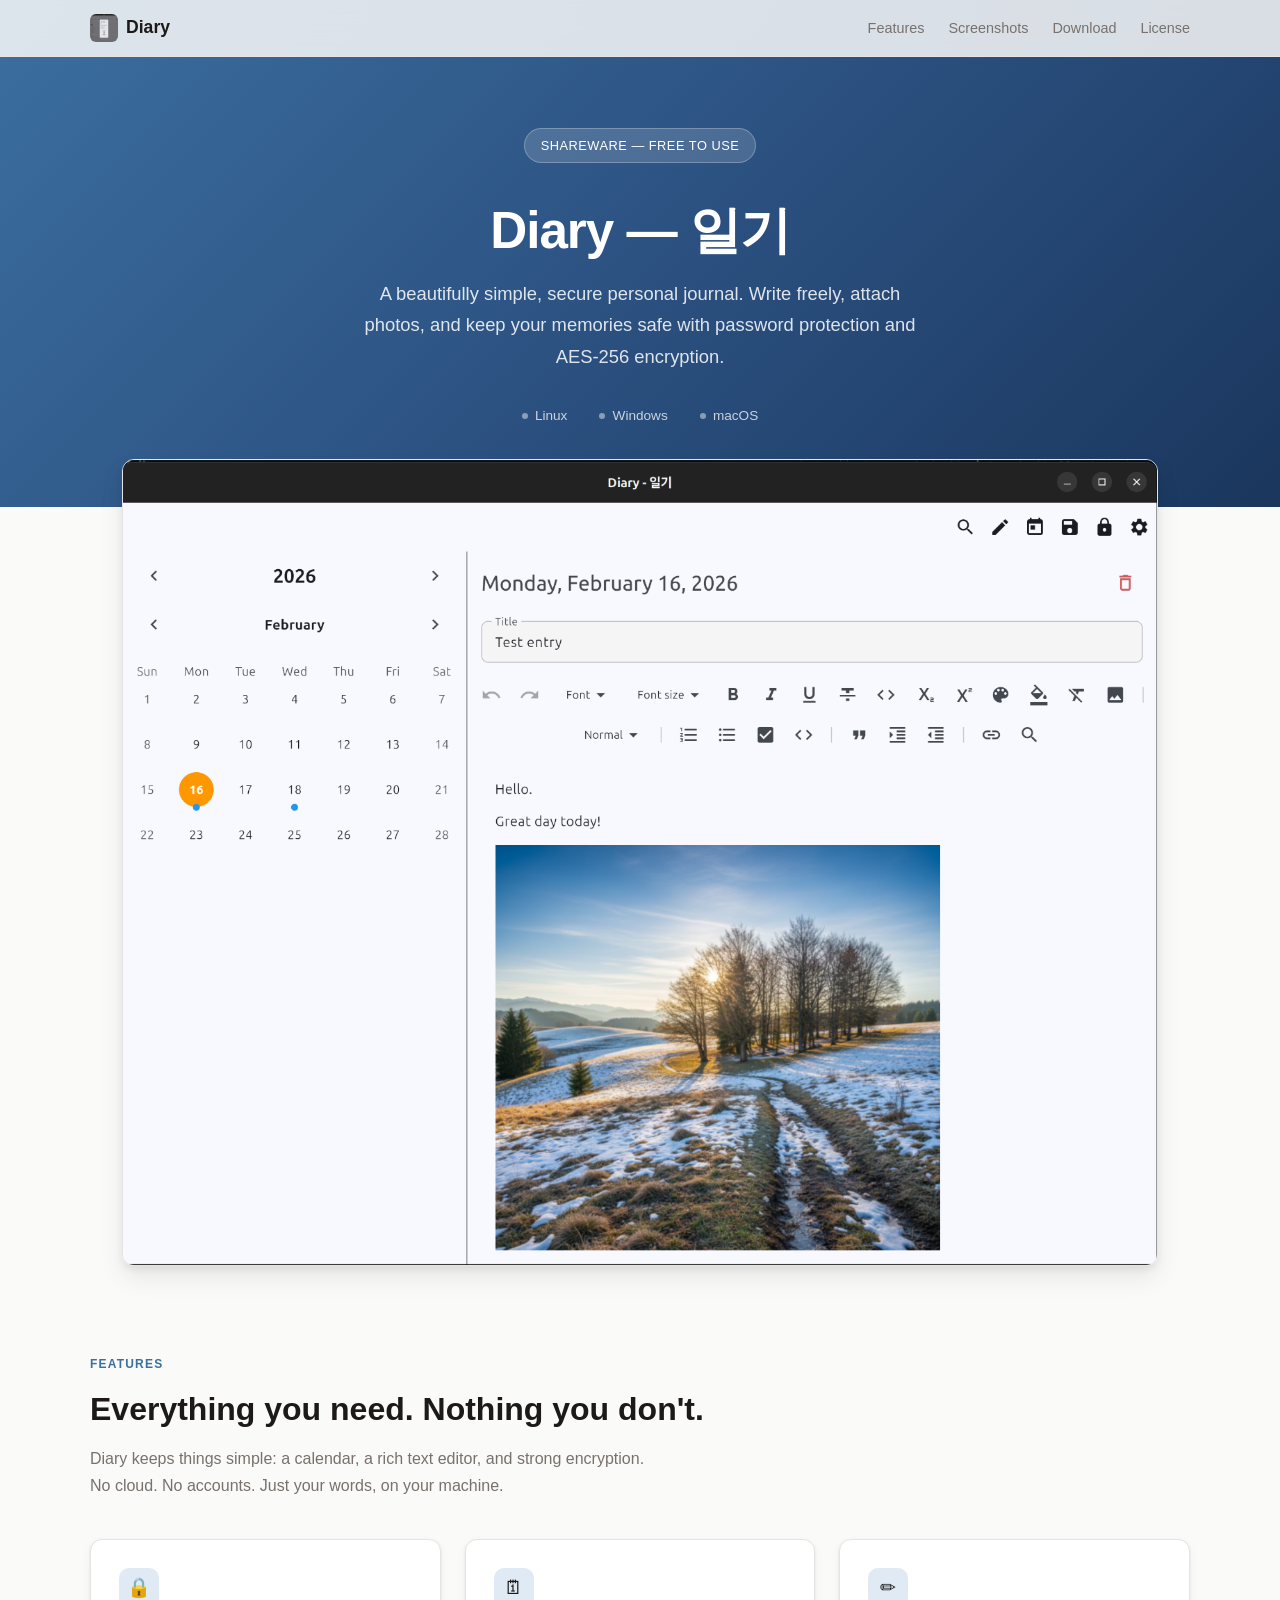
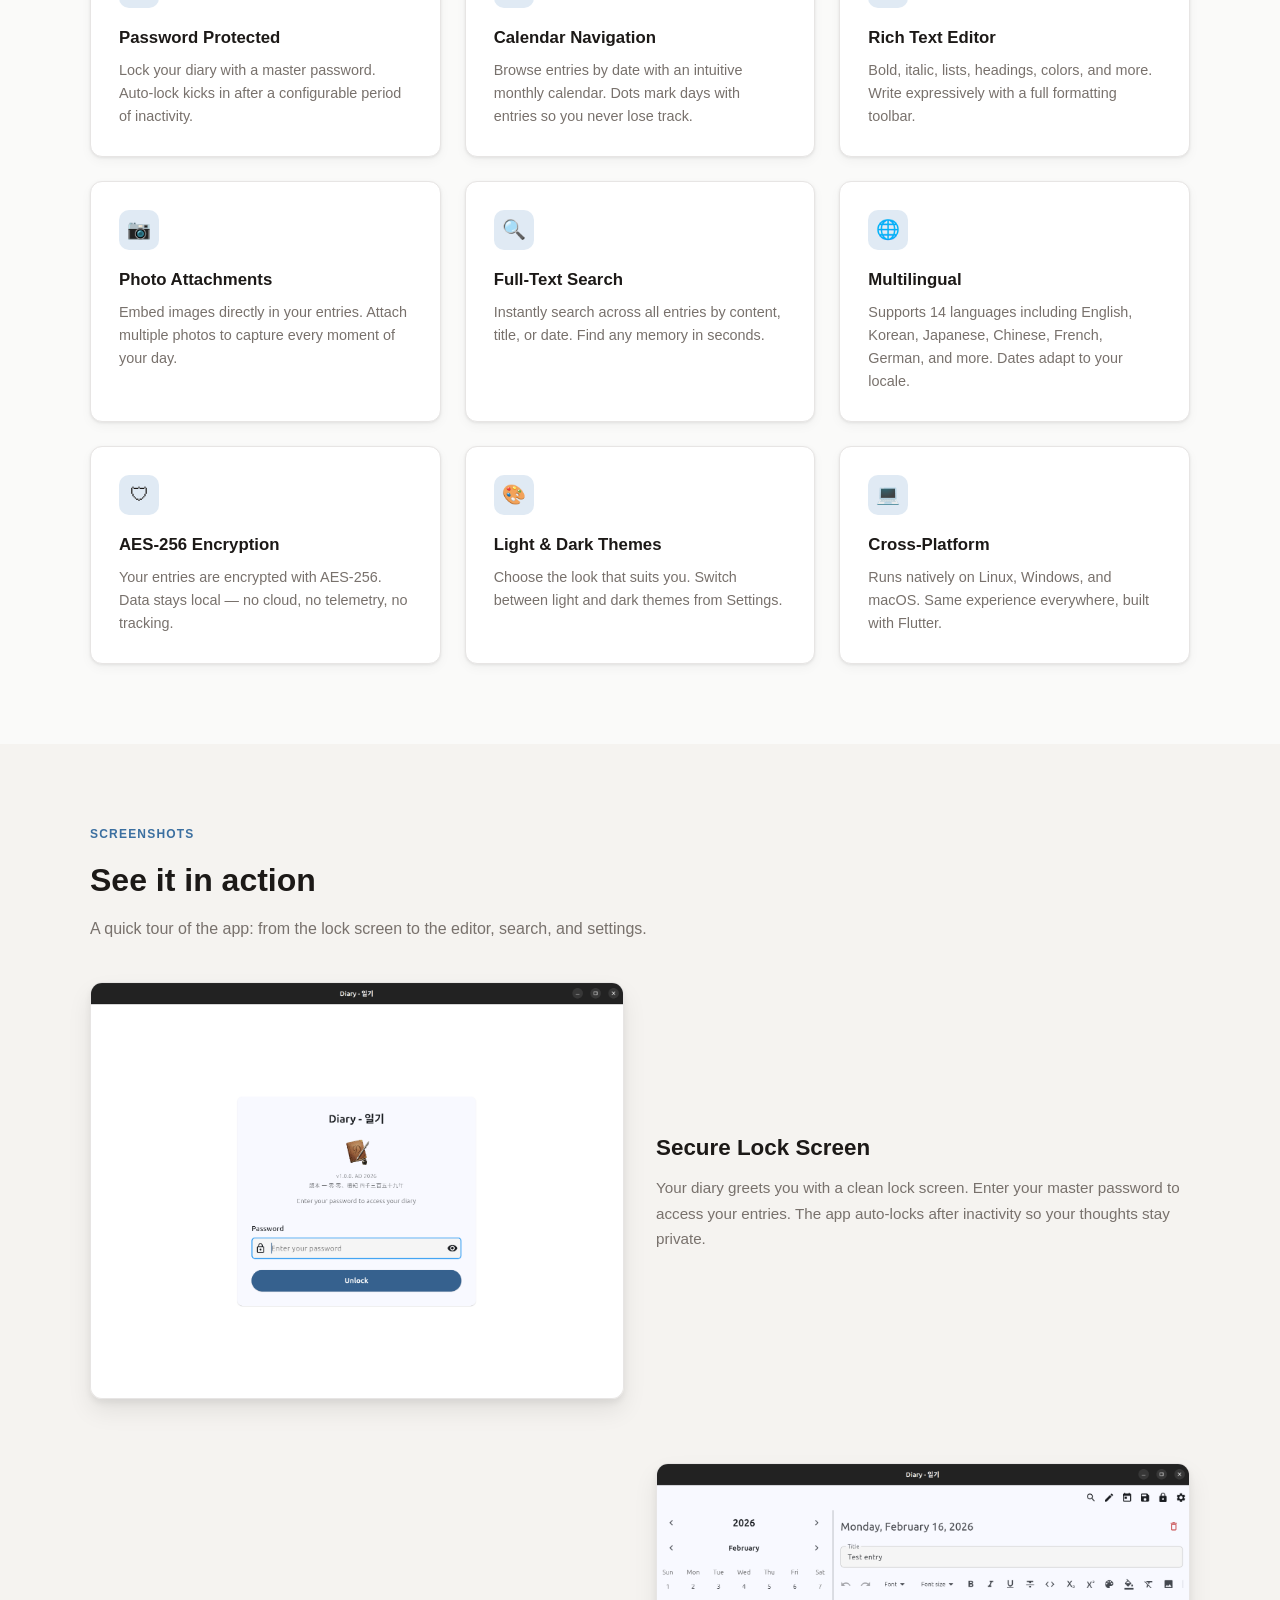
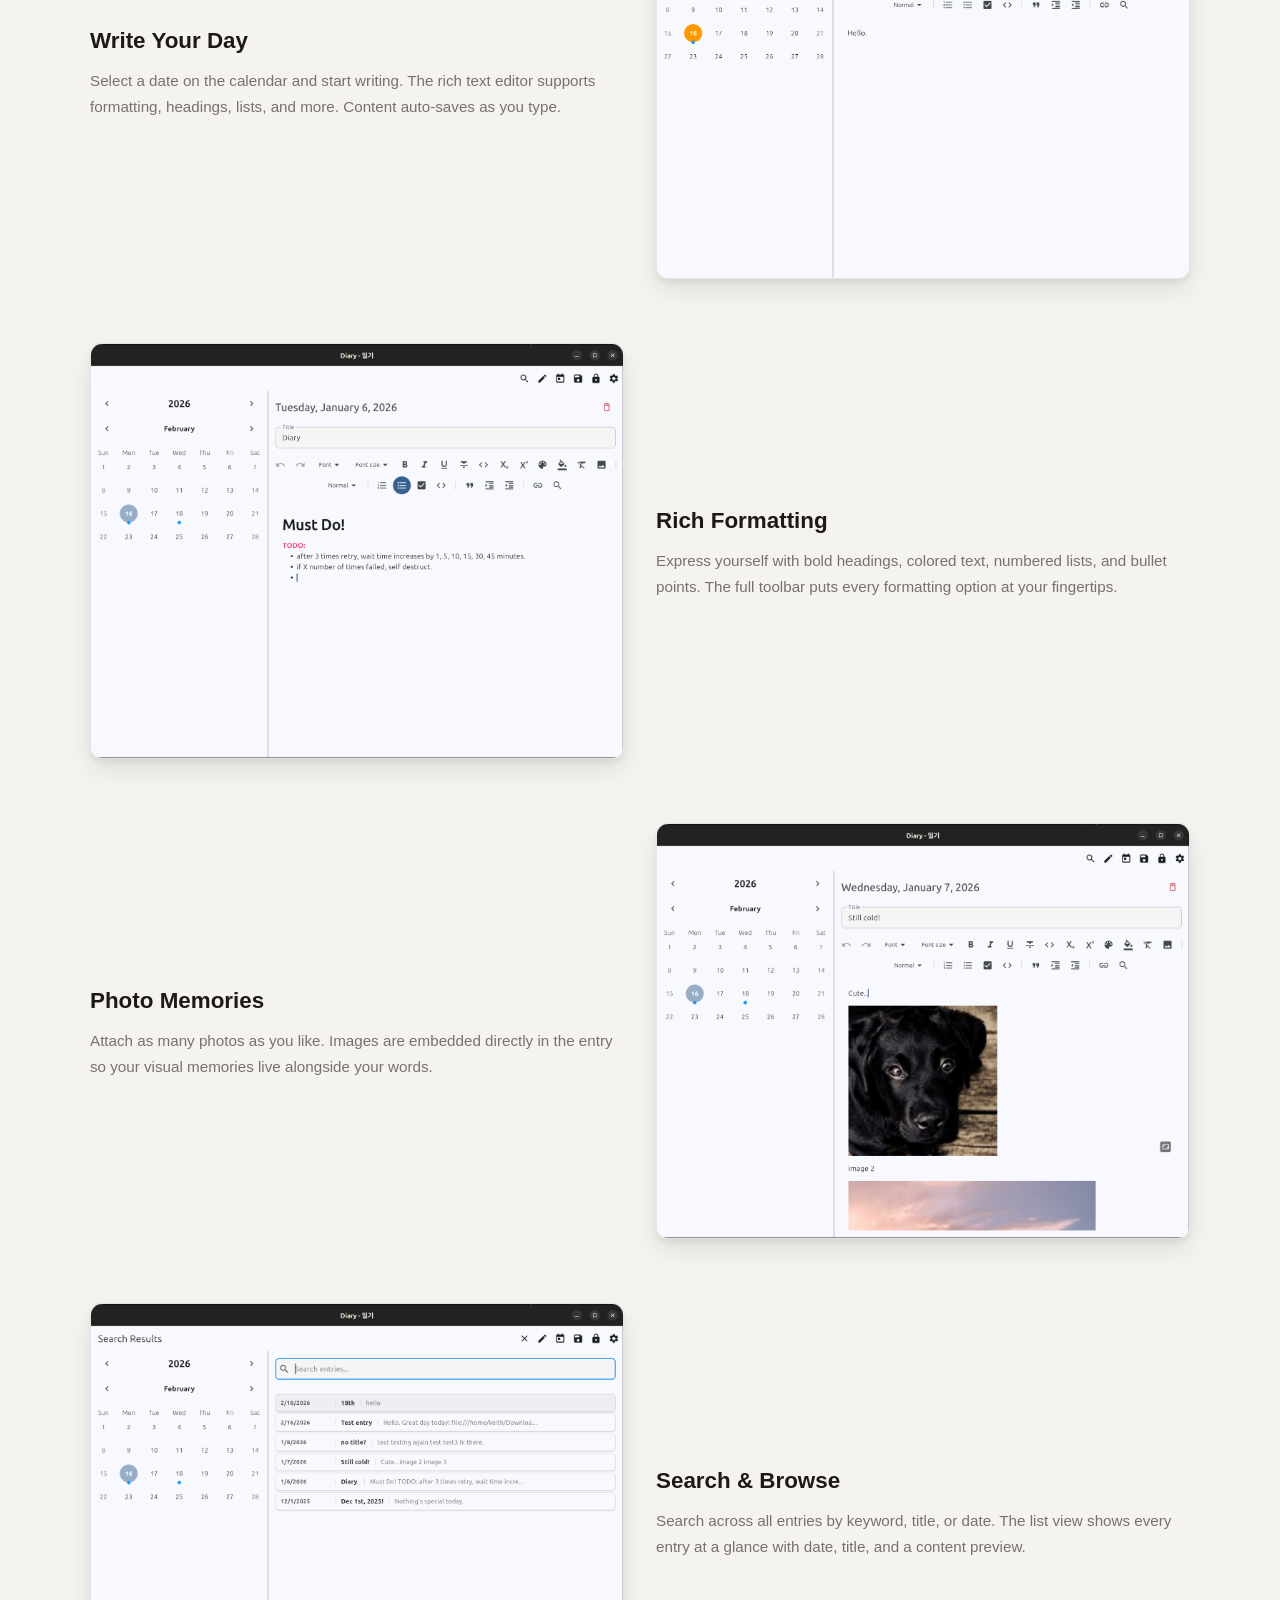
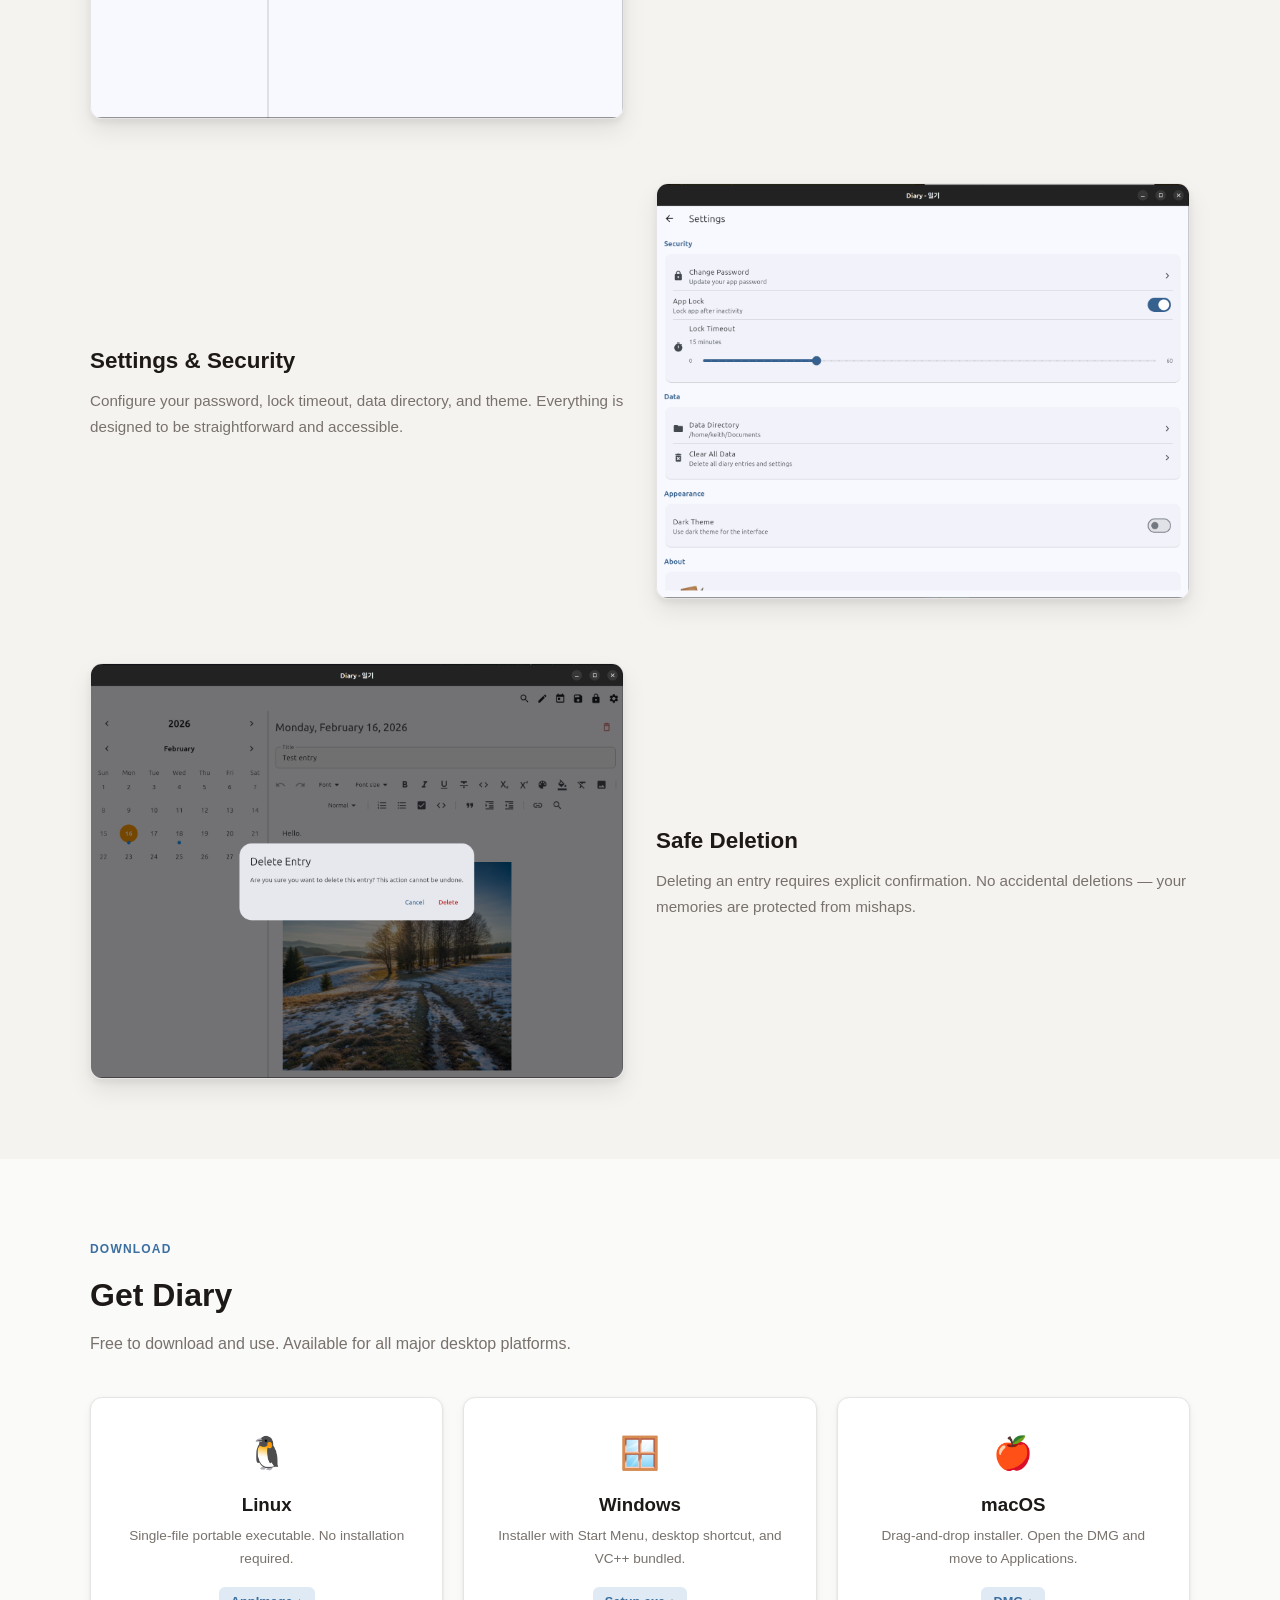
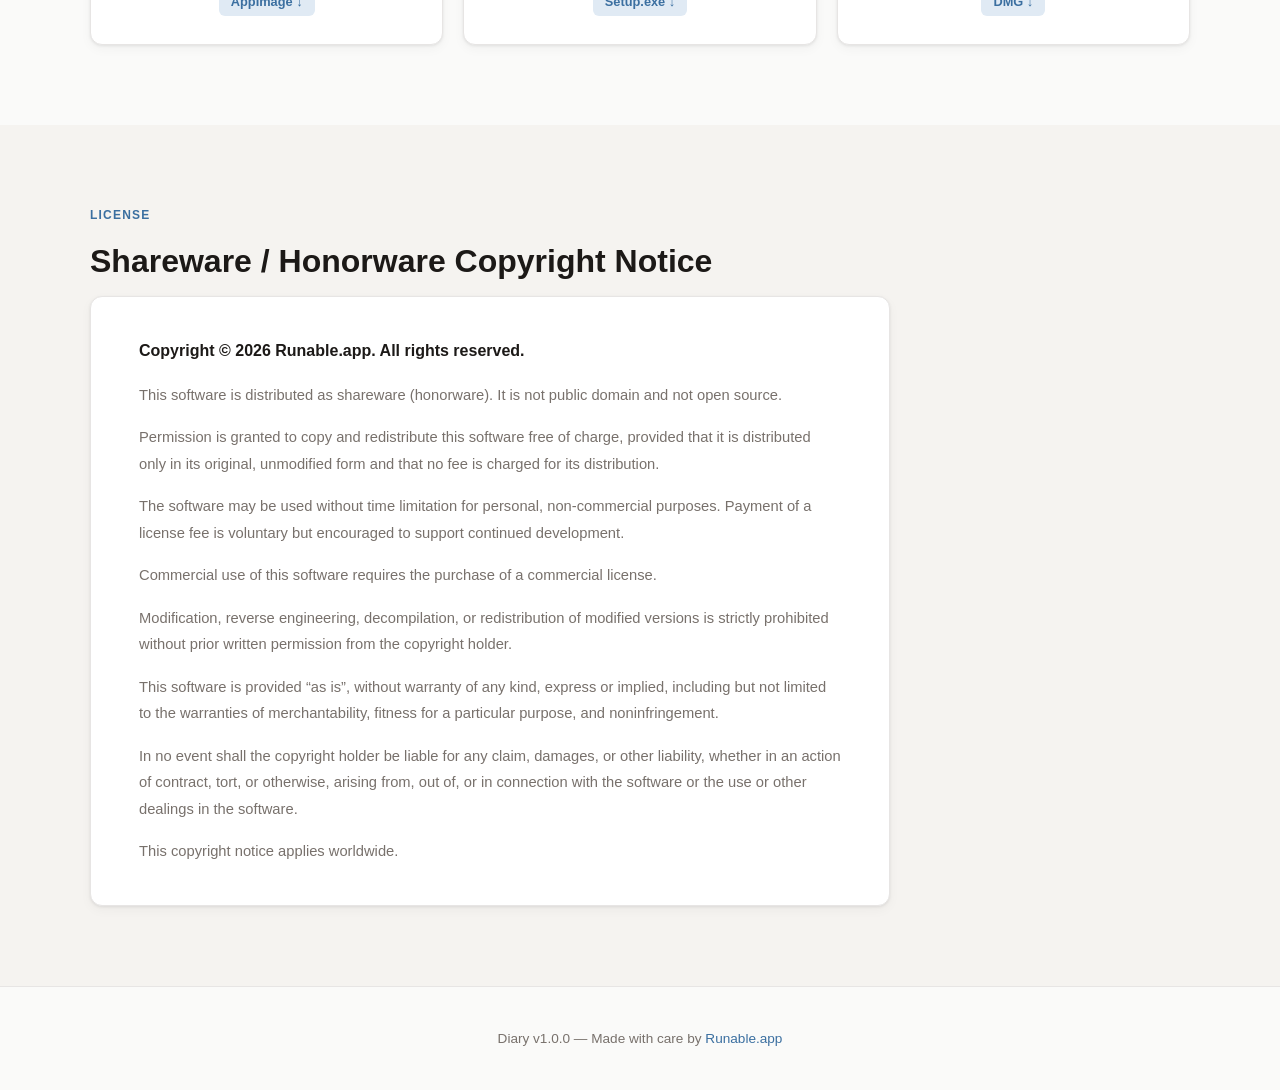
==== docs/index.html @ cc473cae "Init" ====
<!DOCTYPE html>
<html lang="en">
<head>
  <meta charset="UTF-8">
  <meta name="viewport" content="width=device-width, initial-scale=1.0">
  <title>Diary - Your Personal Secure Journal</title>
  <style>
    :root {
      --bg: #fafaf9;
      --fg: #1c1917;
      --muted: #78716c;
      --accent: #3b6fa0;
      --accent-light: #e0eaf4;
      --card-bg: #ffffff;
      --card-border: #e7e5e4;
      --hero-bg: linear-gradient(135deg, #3b6fa0 0%, #2c5282 50%, #1a365d 100%);
      --section-alt: #f5f3f0;
      --radius: 12px;
      --shadow: 0 1px 3px rgba(0,0,0,0.08), 0 4px 12px rgba(0,0,0,0.04);
      --shadow-lg: 0 4px 6px rgba(0,0,0,0.06), 0 12px 24px rgba(0,0,0,0.08);
    }

    * { margin: 0; padding: 0; box-sizing: border-box; }

    body {
      font-family: -apple-system, BlinkMacSystemFont, 'Segoe UI', Roboto, 'Noto Sans', sans-serif;
      color: var(--fg);
      background: var(--bg);
      line-height: 1.7;
      -webkit-font-smoothing: antialiased;
    }

    /* ---- NAV ---- */
    nav {
      position: fixed; top: 0; width: 100%; z-index: 100;
      background: rgba(250,250,249,0.85);
      backdrop-filter: blur(12px);
      border-bottom: 1px solid var(--card-border);
      padding: 0 2rem;
    }
    nav .inner {
      max-width: 1100px; margin: auto;
      display: flex; align-items: center; justify-content: space-between;
      height: 56px;
    }
    nav .brand {
      display: flex; align-items: center; gap: .5rem;
      font-weight: 700; font-size: 1.1rem; color: var(--fg);
      text-decoration: none;
    }
    nav .brand img { width: 28px; height: 28px; border-radius: 6px; }
    nav ul { list-style: none; display: flex; gap: 1.5rem; }
    nav a { color: var(--muted); text-decoration: none; font-size: .9rem; transition: color .2s; }
    nav a:hover { color: var(--fg); }

    /* ---- HERO ---- */
    .hero {
      background: var(--hero-bg);
      color: #fff;
      padding: 8rem 2rem 5rem;
      text-align: center;
    }
    .hero h1 {
      font-size: 3.2rem; font-weight: 800; letter-spacing: -.02em;
      margin-bottom: .25rem;
    }
    .hero .subtitle {
      font-size: 1.15rem; opacity: .85; margin-bottom: 2rem;
      max-width: 560px; margin-left: auto; margin-right: auto;
    }
    .hero .badge {
      display: inline-block;
      background: rgba(255,255,255,0.15);
      border: 1px solid rgba(255,255,255,0.25);
      border-radius: 999px;
      padding: .35rem 1rem;
      font-size: .8rem;
      letter-spacing: .04em;
      text-transform: uppercase;
      margin-bottom: 1.5rem;
    }
    .hero .platforms {
      display: flex; justify-content: center; gap: 2rem;
      font-size: .85rem; opacity: .75; margin-top: 1.5rem;
    }
    .hero .platforms span::before {
      content: ''; display: inline-block; width: 6px; height: 6px;
      background: rgba(255,255,255,.6); border-radius: 50%;
      margin-right: .45rem; vertical-align: middle;
    }

    /* ---- SCREENSHOT SHOWCASE ---- */
    .showcase {
      max-width: 1100px; margin: -3rem auto 0; padding: 0 2rem;
      position: relative; z-index: 10;
    }
    .showcase img {
      width: 100%;
      border-radius: var(--radius);
      box-shadow: var(--shadow-lg);
      border: 1px solid var(--card-border);
    }

    /* ---- SECTIONS ---- */
    section { padding: 5rem 2rem; }
    section.alt { background: var(--section-alt); }
    .container { max-width: 1100px; margin: auto; }
    .section-label {
      font-size: .75rem; text-transform: uppercase; letter-spacing: .1em;
      color: var(--accent); font-weight: 700; margin-bottom: .5rem;
    }
    .section-title {
      font-size: 2rem; font-weight: 700; margin-bottom: .5rem;
    }
    .section-desc {
      color: var(--muted); max-width: 560px; margin-bottom: 2.5rem;
    }

    /* ---- FEATURES GRID ---- */
    .features-grid {
      display: grid; grid-template-columns: repeat(auto-fit, minmax(300px, 1fr));
      gap: 1.5rem;
    }
    .feature-card {
      background: var(--card-bg);
      border: 1px solid var(--card-border);
      border-radius: var(--radius);
      padding: 1.75rem;
      box-shadow: var(--shadow);
      transition: box-shadow .2s, transform .2s;
    }
    .feature-card:hover {
      box-shadow: var(--shadow-lg);
      transform: translateY(-2px);
    }
    .feature-card .icon {
      width: 40px; height: 40px;
      background: var(--accent-light);
      border-radius: 10px;
      display: flex; align-items: center; justify-content: center;
      font-size: 1.2rem; margin-bottom: 1rem;
    }
    .feature-card h3 { font-size: 1.05rem; margin-bottom: .4rem; }
    .feature-card p { color: var(--muted); font-size: .9rem; line-height: 1.6; }

    /* ---- SCREENSHOT ROWS ---- */
    .screenshot-row {
      display: grid; grid-template-columns: 1fr 1fr;
      gap: 2rem; align-items: center; margin-bottom: 4rem;
    }
    .screenshot-row:last-child { margin-bottom: 0; }
    .screenshot-row.reverse { direction: rtl; }
    .screenshot-row.reverse > * { direction: ltr; }
    .screenshot-row img {
      width: 100%;
      border-radius: var(--radius);
      box-shadow: var(--shadow-lg);
      border: 1px solid var(--card-border);
    }
    .screenshot-row .text h3 {
      font-size: 1.4rem; font-weight: 700; margin-bottom: .5rem;
    }
    .screenshot-row .text p {
      color: var(--muted); font-size: .95rem; line-height: 1.7;
    }

    /* ---- DOWNLOADS ---- */
    .download-grid {
      display: grid; grid-template-columns: repeat(auto-fit, minmax(220px, 1fr));
      gap: 1.25rem;
    }
    a.download-card {
      display: block; text-decoration: none; color: var(--fg);
    }
    .download-card {
      background: var(--card-bg);
      border: 1px solid var(--card-border);
      border-radius: var(--radius);
      padding: 1.75rem;
      text-align: center;
      box-shadow: var(--shadow);
      transition: box-shadow .2s, transform .2s;
    }
    .download-card:hover {
      box-shadow: var(--shadow-lg); transform: translateY(-2px);
    }
    .download-card .os { font-size: 2rem; margin-bottom: .5rem; }
    .download-card h3 { margin-bottom: .25rem; }
    .download-card p { color: var(--muted); font-size: .85rem; margin-bottom: 1rem; }
    .download-card .format {
      display: inline-block;
      background: var(--accent-light); color: var(--accent);
      padding: .25rem .75rem; border-radius: 6px;
      font-size: .8rem; font-weight: 600;
    }

    /* ---- SHAREWARE NOTICE ---- */
    .license-box {
      background: var(--card-bg);
      border: 1px solid var(--card-border);
      border-radius: var(--radius);
      padding: 2.5rem 3rem;
      max-width: 800px;
      box-shadow: var(--shadow);
    }
    .license-box p {
      color: var(--muted); font-size: .92rem; line-height: 1.8;
      margin-bottom: 1rem;
    }
    .license-box p:first-child {
      color: var(--fg); font-weight: 600; font-size: 1rem;
    }
    .license-box p:last-child { margin-bottom: 0; }

    /* ---- FOOTER ---- */
    footer {
      text-align: center;
      padding: 2.5rem 2rem;
      border-top: 1px solid var(--card-border);
      color: var(--muted);
      font-size: .85rem;
    }
    footer a { color: var(--accent); text-decoration: none; }

    /* ---- RESPONSIVE ---- */
    @media (max-width: 768px) {
      .hero h1 { font-size: 2.2rem; }
      .screenshot-row { grid-template-columns: 1fr; }
      .screenshot-row.reverse { direction: ltr; }
      nav ul { display: none; }
    }
  </style>
</head>
<body>

<!-- Nav -->
<nav>
  <div class="inner">
    <a href="#" class="brand">
      <img src="i/about.png" alt="Diary icon">
      Diary
    </a>
    <ul>
      <li><a href="#features">Features</a></li>
      <li><a href="#screenshots">Screenshots</a></li>
      <li><a href="#download">Download</a></li>
      <li><a href="#license">License</a></li>
    </ul>
  </div>
</nav>

<!-- Hero -->
<section class="hero">
  <div class="badge">Shareware &mdash; Free to Use</div>
  <h1>Diary &mdash; &#xC77C;&#xAE30;</h1>
  <p class="subtitle">
    A beautifully simple, secure personal journal. Write freely, attach photos,
    and keep your memories safe with password protection and AES-256 encryption.
  </p>
  <div class="platforms">
    <span>Linux</span>
    <span>Windows</span>
    <span>macOS</span>
  </div>
</section>

<!-- Main Screenshot -->
<div class="showcase">
  <img src="i/entry_with_photo.png" alt="Diary app showing a journal entry with an embedded photo">
</div>

<!-- Features -->
<section id="features">
  <div class="container">
    <p class="section-label">Features</p>
    <h2 class="section-title">Everything you need. Nothing you don't.</h2>
    <p class="section-desc">
      Diary keeps things simple: a calendar, a rich text editor, and strong encryption.
      No cloud. No accounts. Just your words, on your machine.
    </p>
    <div class="features-grid">
      <div class="feature-card">
        <div class="icon">&#x1F512;</div>
        <h3>Password Protected</h3>
        <p>Lock your diary with a master password. Auto-lock kicks in after a configurable period of inactivity.</p>
      </div>
      <div class="feature-card">
        <div class="icon">&#x1F5D3;</div>
        <h3>Calendar Navigation</h3>
        <p>Browse entries by date with an intuitive monthly calendar. Dots mark days with entries so you never lose track.</p>
      </div>
      <div class="feature-card">
        <div class="icon">&#x270F;</div>
        <h3>Rich Text Editor</h3>
        <p>Bold, italic, lists, headings, colors, and more. Write expressively with a full formatting toolbar.</p>
      </div>
      <div class="feature-card">
        <div class="icon">&#x1F4F7;</div>
        <h3>Photo Attachments</h3>
        <p>Embed images directly in your entries. Attach multiple photos to capture every moment of your day.</p>
      </div>
      <div class="feature-card">
        <div class="icon">&#x1F50D;</div>
        <h3>Full-Text Search</h3>
        <p>Instantly search across all entries by content, title, or date. Find any memory in seconds.</p>
      </div>
      <div class="feature-card">
        <div class="icon">&#x1F310;</div>
        <h3>Multilingual</h3>
        <p>Supports 14 languages including English, Korean, Japanese, Chinese, French, German, and more. Dates adapt to your locale.</p>
      </div>
      <div class="feature-card">
        <div class="icon">&#x1F6E1;</div>
        <h3>AES-256 Encryption</h3>
        <p>Your entries are encrypted with AES-256. Data stays local &mdash; no cloud, no telemetry, no tracking.</p>
      </div>
      <div class="feature-card">
        <div class="icon">&#x1F3A8;</div>
        <h3>Light &amp; Dark Themes</h3>
        <p>Choose the look that suits you. Switch between light and dark themes from Settings.</p>
      </div>
      <div class="feature-card">
        <div class="icon">&#x1F4BB;</div>
        <h3>Cross-Platform</h3>
        <p>Runs natively on Linux, Windows, and macOS. Same experience everywhere, built with Flutter.</p>
      </div>
    </div>
  </div>
</section>

<!-- Screenshots -->
<section id="screenshots" class="alt">
  <div class="container">
    <p class="section-label">Screenshots</p>
    <h2 class="section-title">See it in action</h2>
    <p class="section-desc">
      A quick tour of the app: from the lock screen to the editor, search, and settings.
    </p>

    <div class="screenshot-row">
      <img src="i/main-lock-screen.png" alt="Lock screen with password entry">
      <div class="text">
        <h3>Secure Lock Screen</h3>
        <p>
          Your diary greets you with a clean lock screen. Enter your master password to access your entries.
          The app auto-locks after inactivity so your thoughts stay private.
        </p>
      </div>
    </div>

    <div class="screenshot-row reverse">
      <img src="i/entry.png" alt="Editor with calendar and rich text toolbar">
      <div class="text">
        <h3>Write Your Day</h3>
        <p>
          Select a date on the calendar and start writing. The rich text editor supports formatting,
          headings, lists, and more. Content auto-saves as you type.
        </p>
      </div>
    </div>

    <div class="screenshot-row">
      <img src="i/entry_font_and_list.png" alt="Formatted text with headings, colors, and bullet lists">
      <div class="text">
        <h3>Rich Formatting</h3>
        <p>
          Express yourself with bold headings, colored text, numbered lists, and bullet points.
          The full toolbar puts every formatting option at your fingertips.
        </p>
      </div>
    </div>

    <div class="screenshot-row reverse">
      <img src="i/multiple_photos.png" alt="Entry with multiple embedded photos">
      <div class="text">
        <h3>Photo Memories</h3>
        <p>
          Attach as many photos as you like. Images are embedded directly in the entry
          so your visual memories live alongside your words.
        </p>
      </div>
    </div>

    <div class="screenshot-row">
      <img src="i/list_search.png" alt="Search results showing all diary entries">
      <div class="text">
        <h3>Search &amp; Browse</h3>
        <p>
          Search across all entries by keyword, title, or date. The list view shows every entry
          at a glance with date, title, and a content preview.
        </p>
      </div>
    </div>

    <div class="screenshot-row reverse">
      <img src="i/settings.png" alt="Settings screen with security, data, and appearance options">
      <div class="text">
        <h3>Settings &amp; Security</h3>
        <p>
          Configure your password, lock timeout, data directory, and theme.
          Everything is designed to be straightforward and accessible.
        </p>
      </div>
    </div>

    <div class="screenshot-row">
      <img src="i/delete_entry.png" alt="Delete confirmation dialog">
      <div class="text">
        <h3>Safe Deletion</h3>
        <p>
          Deleting an entry requires explicit confirmation. No accidental deletions &mdash;
          your memories are protected from mishaps.
        </p>
      </div>
    </div>
  </div>
</section>

<!-- Download -->
<section id="download">
  <div class="container">
    <p class="section-label">Download</p>
    <h2 class="section-title">Get Diary</h2>
    <p class="section-desc">
      Free to download and use. Available for all major desktop platforms.
    </p>
    <div class="download-grid">
      <a href="files/diary-1.0.0-x86_64.AppImage" class="download-card" download>
        <div class="os">&#x1F427;</div>
        <h3>Linux</h3>
        <p>Single-file portable executable. No installation required.</p>
        <span class="format">AppImage &darr;</span>
      </a>
      <a href="files/diary-windows-x64-setup.exe" class="download-card" download>
        <div class="os">&#x1FA9F;</div>
        <h3>Windows</h3>
        <p>Installer with Start Menu, desktop shortcut, and VC++ bundled.</p>
        <span class="format">Setup.exe &darr;</span>
      </a>
      <a href="files/diary-macos.dmg" class="download-card" download>
        <div class="os">&#x1F34E;</div>
        <h3>macOS</h3>
        <p>Drag-and-drop installer. Open the DMG and move to Applications.</p>
        <span class="format">DMG &darr;</span>
      </a>
    </div>
  </div>
</section>

<!-- License / Shareware -->
<section id="license" class="alt">
  <div class="container">
    <p class="section-label">License</p>
    <h2 class="section-title">Shareware / Honorware Copyright Notice</h2>
    <div class="license-box">
      <p>Copyright &copy; 2026 Runable.app. All rights reserved.</p>
      <p>This software is distributed as shareware (honorware). It is not public domain and not open source.</p>
      <p>Permission is granted to copy and redistribute this software free of charge, provided that it is distributed only in its original, unmodified form and that no fee is charged for its distribution.</p>
      <p>The software may be used without time limitation for personal, non-commercial purposes. Payment of a license fee is voluntary but encouraged to support continued development.</p>
      <p>Commercial use of this software requires the purchase of a commercial license.</p>
      <p>Modification, reverse engineering, decompilation, or redistribution of modified versions is strictly prohibited without prior written permission from the copyright holder.</p>
      <p>This software is provided &ldquo;as is&rdquo;, without warranty of any kind, express or implied, including but not limited to the warranties of merchantability, fitness for a particular purpose, and noninfringement.</p>
      <p>In no event shall the copyright holder be liable for any claim, damages, or other liability, whether in an action of contract, tort, or otherwise, arising from, out of, or in connection with the software or the use or other dealings in the software.</p>
      <p>This copyright notice applies worldwide.</p>
    </div>
  </div>
</section>

<!-- Footer -->
<footer>
  <p>
    Diary v1.0.0 &mdash; Made with care by <a href="https://runable.app">Runable.app</a>
  </p>
</footer>

</body>
</html>
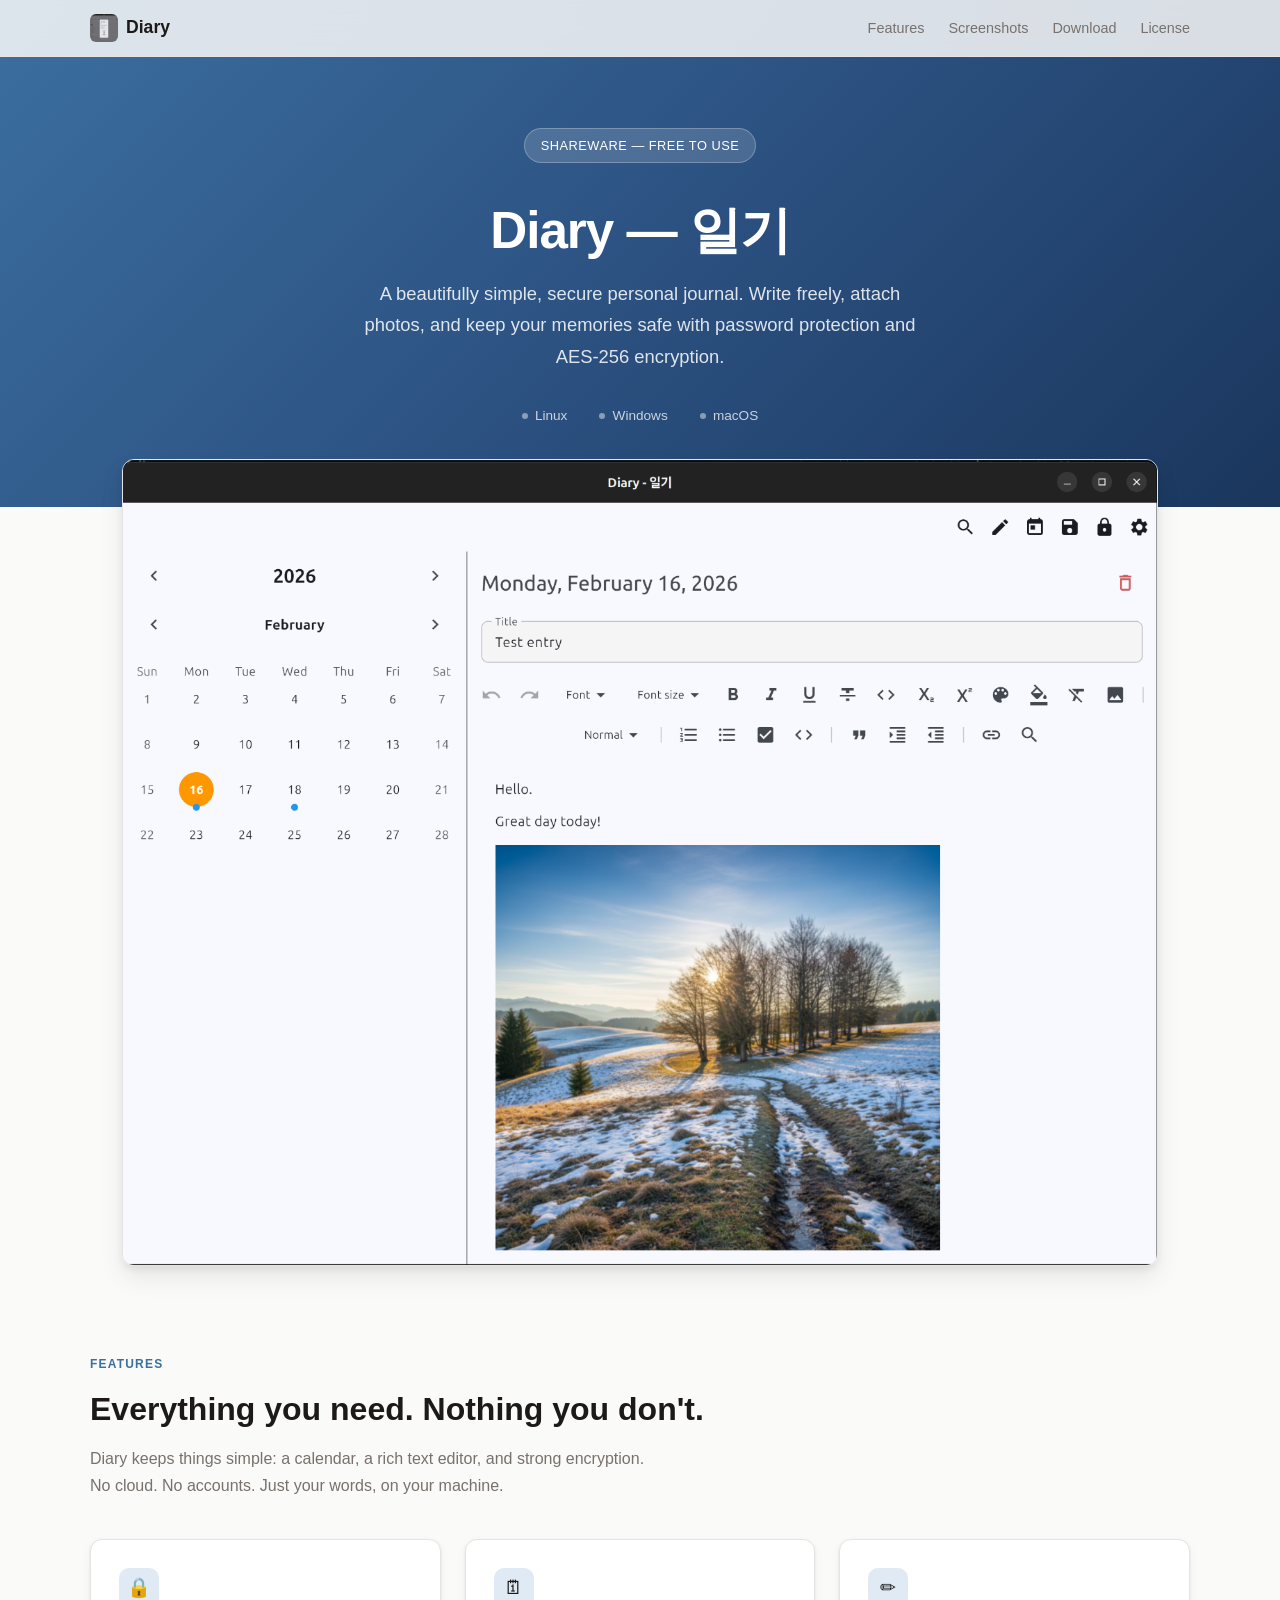
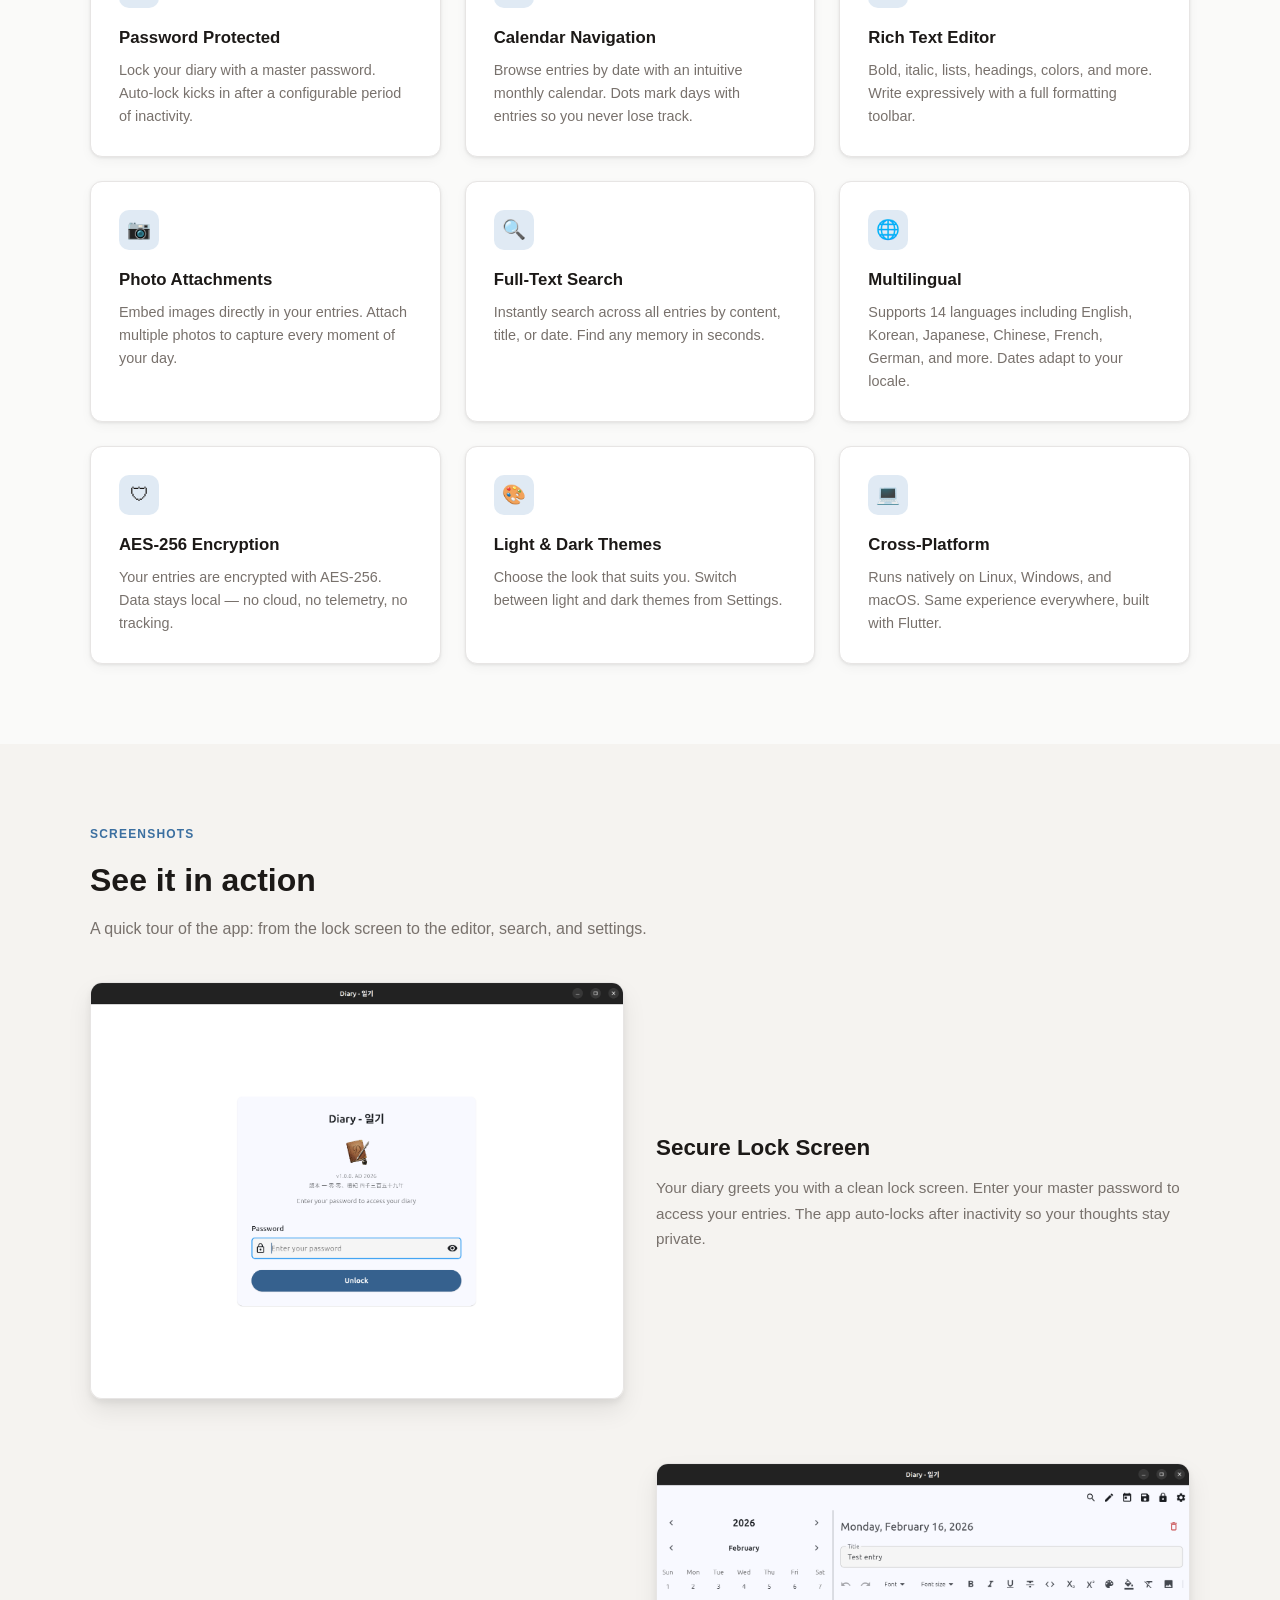
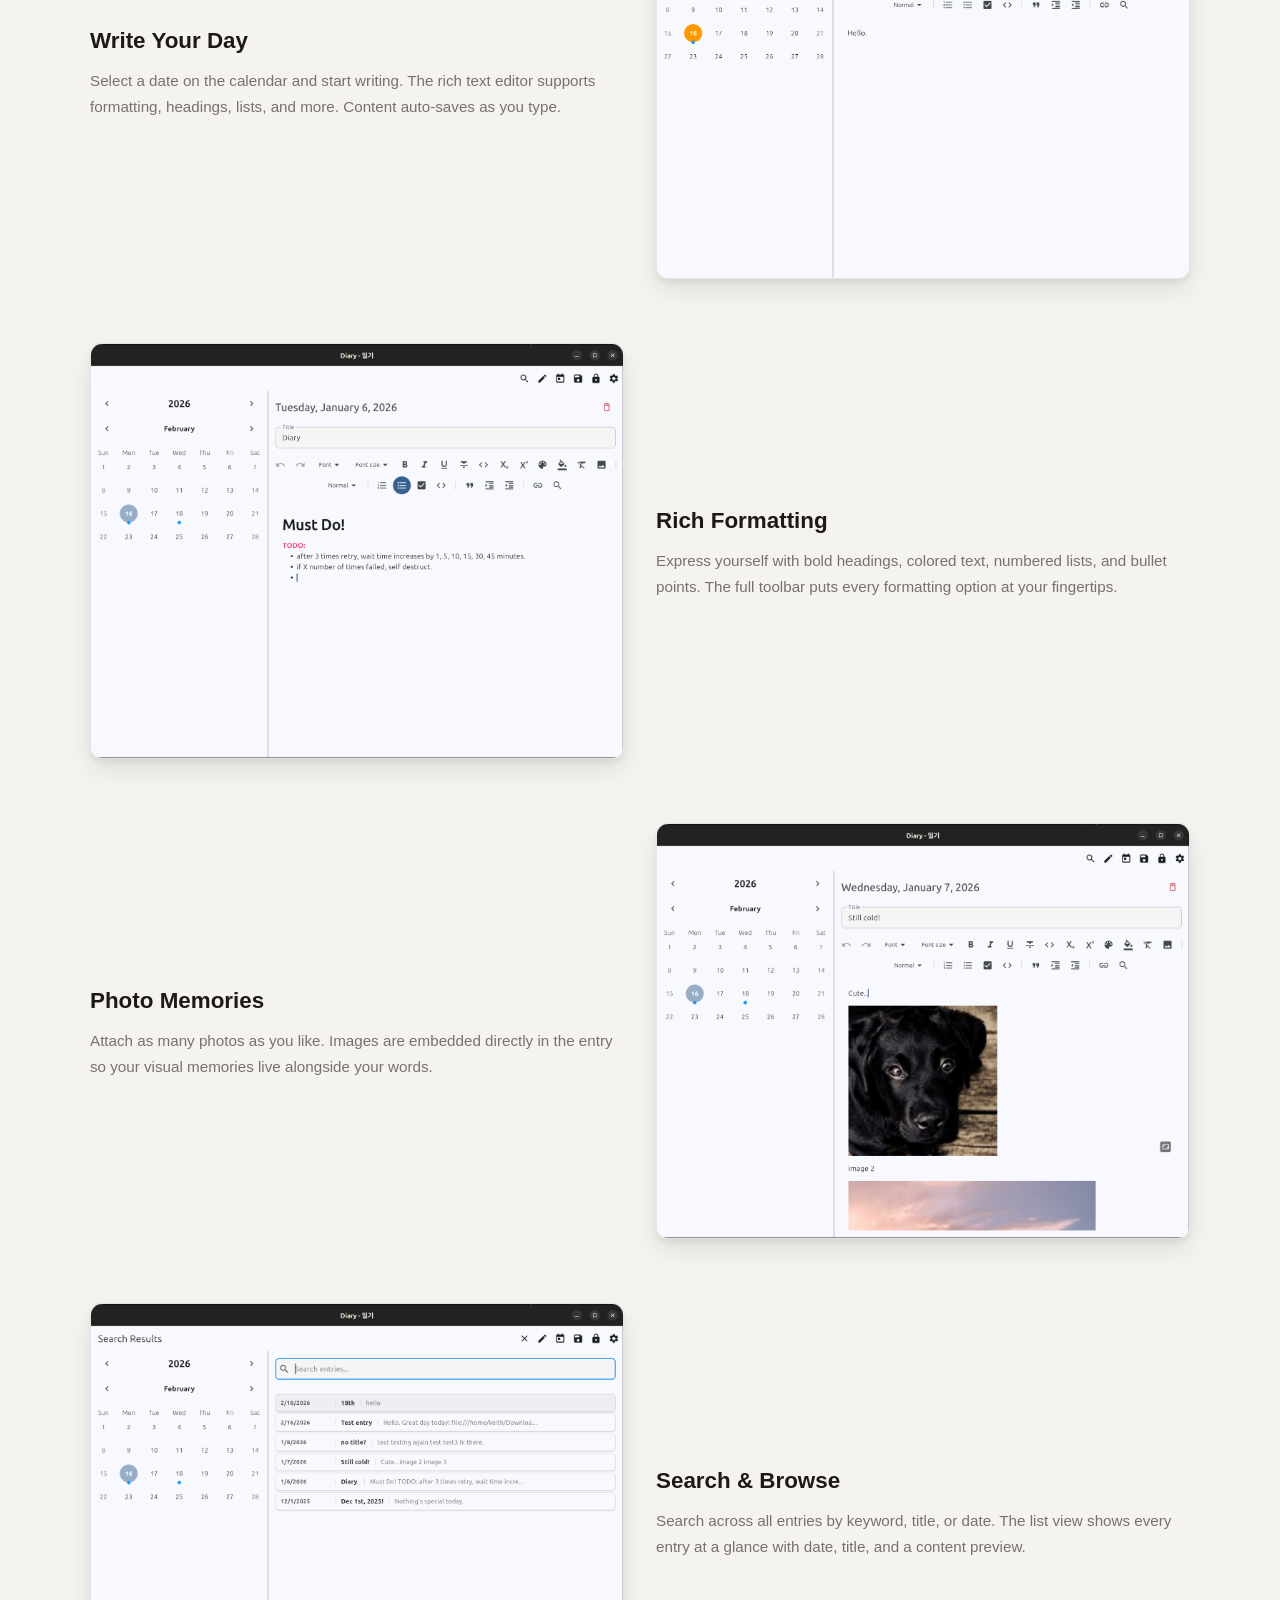
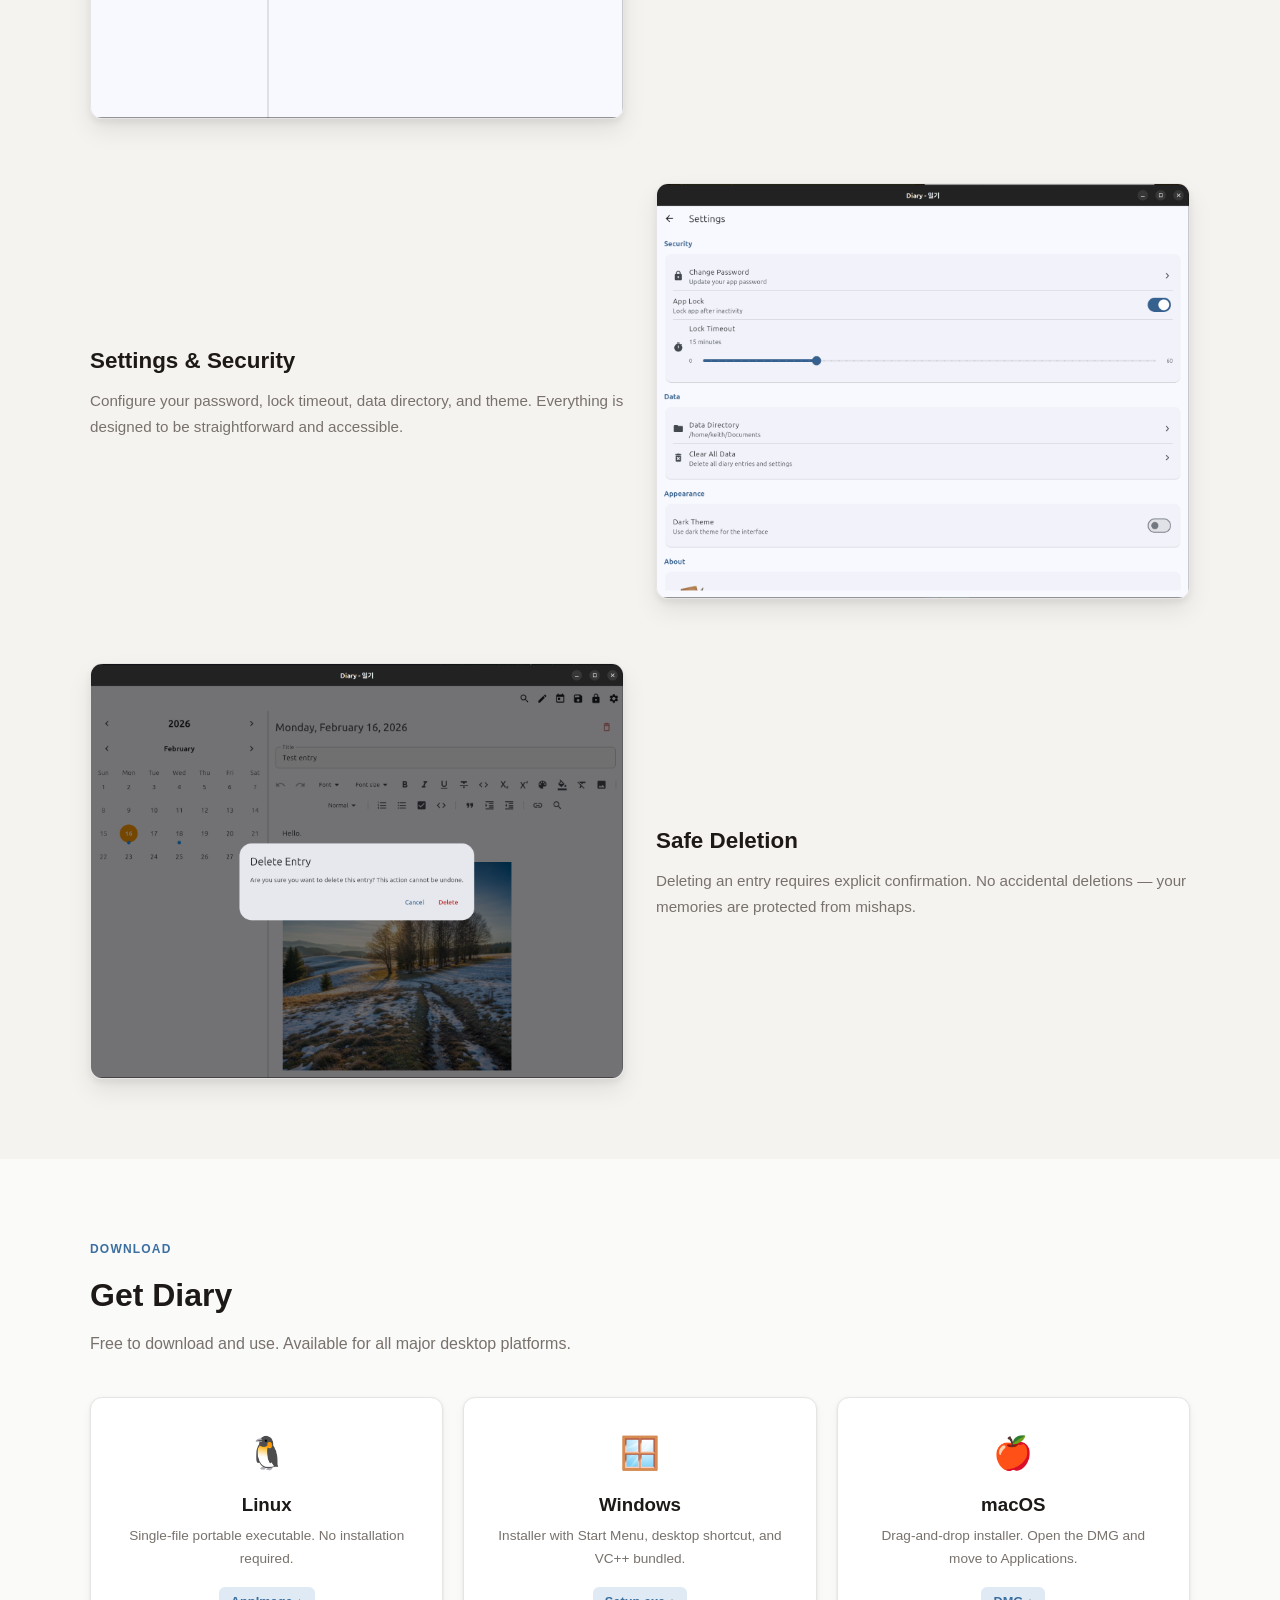
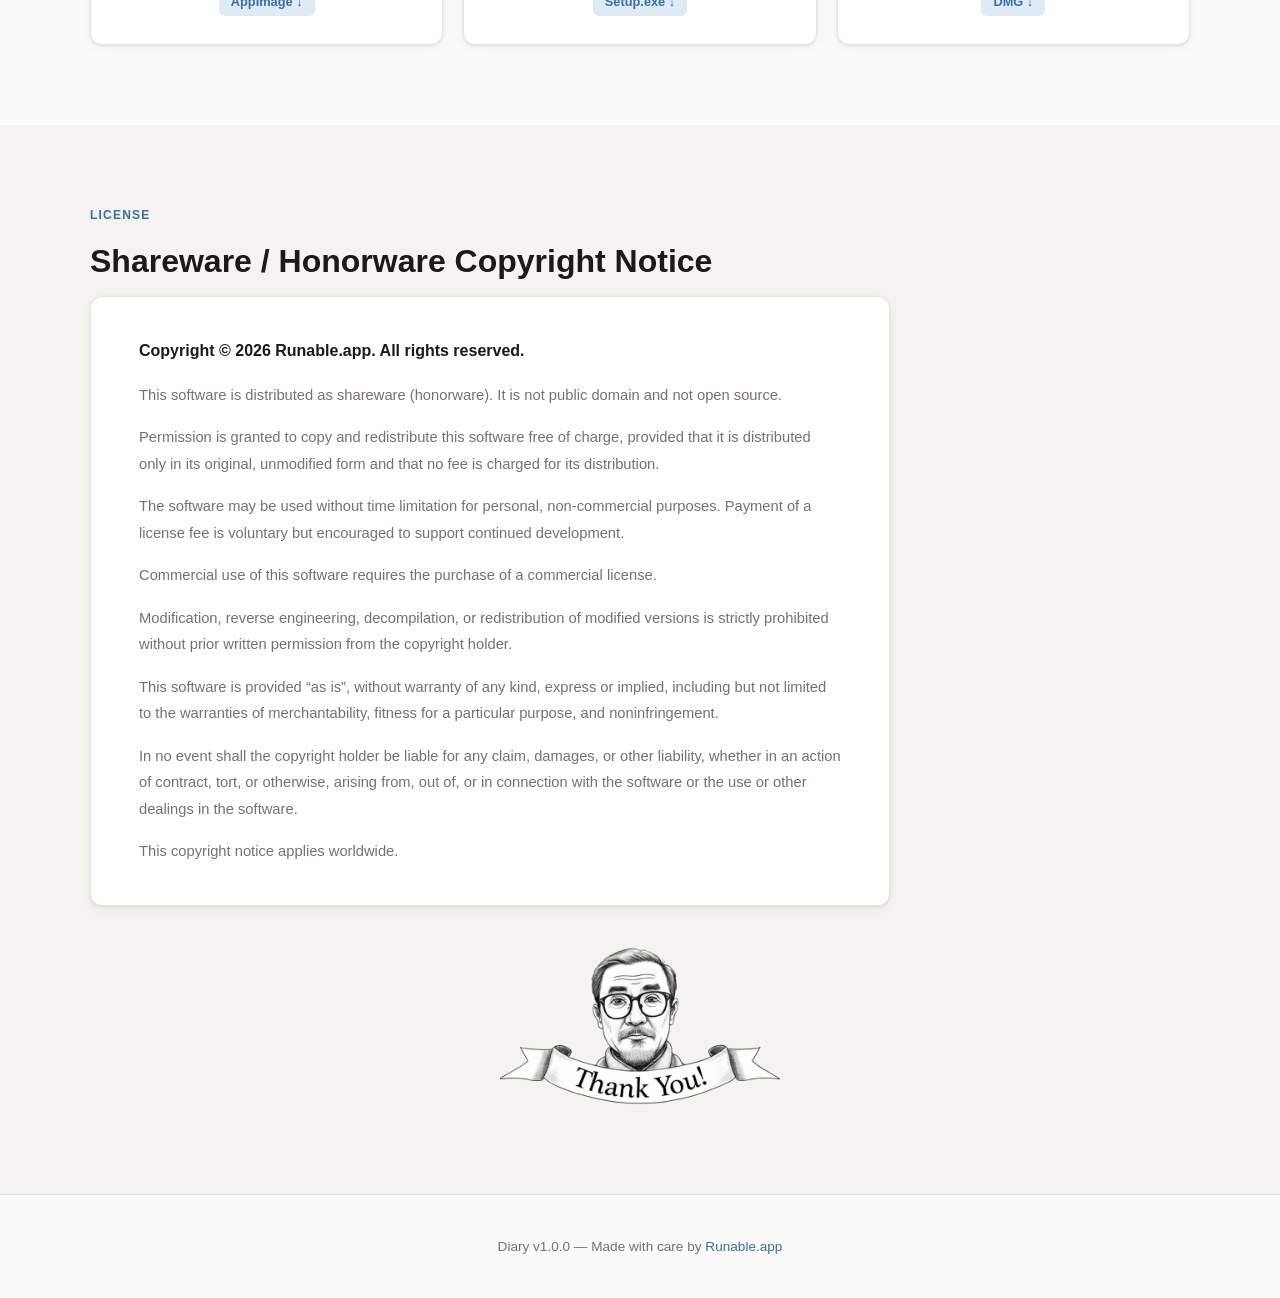
==== commit c3f2d801: "Add thank you image to index.html for enhanced user engagement" ====
--- a/docs/index.html
+++ b/docs/index.html
@@ -4,232 +4,17 @@
   <meta charset="UTF-8">
   <meta name="viewport" content="width=device-width, initial-scale=1.0">
   <title>Diary - Your Personal Secure Journal</title>
-  <style>
-    :root {
-      --bg: #fafaf9;
-      --fg: #1c1917;
-      --muted: #78716c;
-      --accent: #3b6fa0;
-      --accent-light: #e0eaf4;
-      --card-bg: #ffffff;
-      --card-border: #e7e5e4;
-      --hero-bg: linear-gradient(135deg, #3b6fa0 0%, #2c5282 50%, #1a365d 100%);
-      --section-alt: #f5f3f0;
-      --radius: 12px;
-      --shadow: 0 1px 3px rgba(0,0,0,0.08), 0 4px 12px rgba(0,0,0,0.04);
-      --shadow-lg: 0 4px 6px rgba(0,0,0,0.06), 0 12px 24px rgba(0,0,0,0.08);
-    }
-
-    * { margin: 0; padding: 0; box-sizing: border-box; }
-
-    body {
-      font-family: -apple-system, BlinkMacSystemFont, 'Segoe UI', Roboto, 'Noto Sans', sans-serif;
-      color: var(--fg);
-      background: var(--bg);
-      line-height: 1.7;
-      -webkit-font-smoothing: antialiased;
-    }
-
-    /* ---- NAV ---- */
-    nav {
-      position: fixed; top: 0; width: 100%; z-index: 100;
-      background: rgba(250,250,249,0.85);
-      backdrop-filter: blur(12px);
-      border-bottom: 1px solid var(--card-border);
-      padding: 0 2rem;
-    }
-    nav .inner {
-      max-width: 1100px; margin: auto;
-      display: flex; align-items: center; justify-content: space-between;
-      height: 56px;
-    }
-    nav .brand {
-      display: flex; align-items: center; gap: .5rem;
-      font-weight: 700; font-size: 1.1rem; color: var(--fg);
-      text-decoration: none;
-    }
-    nav .brand img { width: 28px; height: 28px; border-radius: 6px; }
-    nav ul { list-style: none; display: flex; gap: 1.5rem; }
-    nav a { color: var(--muted); text-decoration: none; font-size: .9rem; transition: color .2s; }
-    nav a:hover { color: var(--fg); }
-
-    /* ---- HERO ---- */
-    .hero {
-      background: var(--hero-bg);
-      color: #fff;
-      padding: 8rem 2rem 5rem;
-      text-align: center;
-    }
-    .hero h1 {
-      font-size: 3.2rem; font-weight: 800; letter-spacing: -.02em;
-      margin-bottom: .25rem;
-    }
-    .hero .subtitle {
-      font-size: 1.15rem; opacity: .85; margin-bottom: 2rem;
-      max-width: 560px; margin-left: auto; margin-right: auto;
-    }
-    .hero .badge {
-      display: inline-block;
-      background: rgba(255,255,255,0.15);
-      border: 1px solid rgba(255,255,255,0.25);
-      border-radius: 999px;
-      padding: .35rem 1rem;
-      font-size: .8rem;
-      letter-spacing: .04em;
-      text-transform: uppercase;
-      margin-bottom: 1.5rem;
-    }
-    .hero .platforms {
-      display: flex; justify-content: center; gap: 2rem;
-      font-size: .85rem; opacity: .75; margin-top: 1.5rem;
-    }
-    .hero .platforms span::before {
-      content: ''; display: inline-block; width: 6px; height: 6px;
-      background: rgba(255,255,255,.6); border-radius: 50%;
-      margin-right: .45rem; vertical-align: middle;
-    }
-
-    /* ---- SCREENSHOT SHOWCASE ---- */
-    .showcase {
-      max-width: 1100px; margin: -3rem auto 0; padding: 0 2rem;
-      position: relative; z-index: 10;
-    }
-    .showcase img {
-      width: 100%;
-      border-radius: var(--radius);
-      box-shadow: var(--shadow-lg);
-      border: 1px solid var(--card-border);
-    }
-
-    /* ---- SECTIONS ---- */
-    section { padding: 5rem 2rem; }
-    section.alt { background: var(--section-alt); }
-    .container { max-width: 1100px; margin: auto; }
-    .section-label {
-      font-size: .75rem; text-transform: uppercase; letter-spacing: .1em;
-      color: var(--accent); font-weight: 700; margin-bottom: .5rem;
-    }
-    .section-title {
-      font-size: 2rem; font-weight: 700; margin-bottom: .5rem;
-    }
-    .section-desc {
-      color: var(--muted); max-width: 560px; margin-bottom: 2.5rem;
-    }
-
-    /* ---- FEATURES GRID ---- */
-    .features-grid {
-      display: grid; grid-template-columns: repeat(auto-fit, minmax(300px, 1fr));
-      gap: 1.5rem;
-    }
-    .feature-card {
-      background: var(--card-bg);
-      border: 1px solid var(--card-border);
-      border-radius: var(--radius);
-      padding: 1.75rem;
-      box-shadow: var(--shadow);
-      transition: box-shadow .2s, transform .2s;
-    }
-    .feature-card:hover {
-      box-shadow: var(--shadow-lg);
-      transform: translateY(-2px);
-    }
-    .feature-card .icon {
-      width: 40px; height: 40px;
-      background: var(--accent-light);
-      border-radius: 10px;
-      display: flex; align-items: center; justify-content: center;
-      font-size: 1.2rem; margin-bottom: 1rem;
-    }
-    .feature-card h3 { font-size: 1.05rem; margin-bottom: .4rem; }
-    .feature-card p { color: var(--muted); font-size: .9rem; line-height: 1.6; }
-
-    /* ---- SCREENSHOT ROWS ---- */
-    .screenshot-row {
-      display: grid; grid-template-columns: 1fr 1fr;
-      gap: 2rem; align-items: center; margin-bottom: 4rem;
-    }
-    .screenshot-row:last-child { margin-bottom: 0; }
-    .screenshot-row.reverse { direction: rtl; }
-    .screenshot-row.reverse > * { direction: ltr; }
-    .screenshot-row img {
-      width: 100%;
-      border-radius: var(--radius);
-      box-shadow: var(--shadow-lg);
-      border: 1px solid var(--card-border);
-    }
-    .screenshot-row .text h3 {
-      font-size: 1.4rem; font-weight: 700; margin-bottom: .5rem;
-    }
-    .screenshot-row .text p {
-      color: var(--muted); font-size: .95rem; line-height: 1.7;
-    }
-
-    /* ---- DOWNLOADS ---- */
-    .download-grid {
-      display: grid; grid-template-columns: repeat(auto-fit, minmax(220px, 1fr));
-      gap: 1.25rem;
-    }
-    a.download-card {
-      display: block; text-decoration: none; color: var(--fg);
-    }
-    .download-card {
-      background: var(--card-bg);
-      border: 1px solid var(--card-border);
-      border-radius: var(--radius);
-      padding: 1.75rem;
-      text-align: center;
-      box-shadow: var(--shadow);
-      transition: box-shadow .2s, transform .2s;
-    }
-    .download-card:hover {
-      box-shadow: var(--shadow-lg); transform: translateY(-2px);
-    }
-    .download-card .os { font-size: 2rem; margin-bottom: .5rem; }
-    .download-card h3 { margin-bottom: .25rem; }
-    .download-card p { color: var(--muted); font-size: .85rem; margin-bottom: 1rem; }
-    .download-card .format {
-      display: inline-block;
-      background: var(--accent-light); color: var(--accent);
-      padding: .25rem .75rem; border-radius: 6px;
-      font-size: .8rem; font-weight: 600;
-    }
-
-    /* ---- SHAREWARE NOTICE ---- */
-    .license-box {
-      background: var(--card-bg);
-      border: 1px solid var(--card-border);
-      border-radius: var(--radius);
-      padding: 2.5rem 3rem;
-      max-width: 800px;
-      box-shadow: var(--shadow);
-    }
-    .license-box p {
-      color: var(--muted); font-size: .92rem; line-height: 1.8;
-      margin-bottom: 1rem;
-    }
-    .license-box p:first-child {
-      color: var(--fg); font-weight: 600; font-size: 1rem;
-    }
-    .license-box p:last-child { margin-bottom: 0; }
-
-    /* ---- FOOTER ---- */
-    footer {
-      text-align: center;
-      padding: 2.5rem 2rem;
-      border-top: 1px solid var(--card-border);
-      color: var(--muted);
-      font-size: .85rem;
-    }
-    footer a { color: var(--accent); text-decoration: none; }
-
-    /* ---- RESPONSIVE ---- */
-    @media (max-width: 768px) {
-      .hero h1 { font-size: 2.2rem; }
-      .screenshot-row { grid-template-columns: 1fr; }
-      .screenshot-row.reverse { direction: ltr; }
-      nav ul { display: none; }
-    }
-  </style>
+  <link rel="icon" href="https://runableapp.github.io/i/favicon.ico" type="image/x-icon">
+  <link rel="stylesheet" href="style.css">
+<!-- Google tag (gtag.js) -->
+<script async src="https://www.googletagmanager.com/gtag/js?id=G-D95Y7T6LYM"></script>
+<script>
+  window.dataLayer = window.dataLayer || [];
+  function gtag(){dataLayer.push(arguments);}
+  gtag('js', new Date());
+
+  gtag('config', 'G-D95Y7T6LYM');
+</script>
 </head>
 <body>
 
@@ -463,6 +248,9 @@
       <p>In no event shall the copyright holder be liable for any claim, damages, or other liability, whether in an action of contract, tort, or otherwise, arising from, out of, or in connection with the software or the use or other dealings in the software.</p>
       <p>This copyright notice applies worldwide.</p>
     </div>
+    <div style="text-align: center; margin-top: 2.5rem;">
+      <img src="i/runable-thankyou-midsize.webp" alt="Thank you from Runable.app" style="max-width: 280px; border-radius: 12px;">
+    </div>
   </div>
 </section>
 
@@ -473,5 +261,6 @@
   </p>
 </footer>
 
+<script src="script.js"></script>
 </body>
 </html>
--- a/docs/style.css
+++ b/docs/style.css
@@ -0,0 +1,224 @@
+:root {
+  --bg: #fafaf9;
+  --fg: #1c1917;
+  --muted: #78716c;
+  --accent: #3b6fa0;
+  --accent-light: #e0eaf4;
+  --card-bg: #ffffff;
+  --card-border: #e7e5e4;
+  --hero-bg: linear-gradient(135deg, #3b6fa0 0%, #2c5282 50%, #1a365d 100%);
+  --section-alt: #f5f3f0;
+  --radius: 12px;
+  --shadow: 0 1px 3px rgba(0,0,0,0.08), 0 4px 12px rgba(0,0,0,0.04);
+  --shadow-lg: 0 4px 6px rgba(0,0,0,0.06), 0 12px 24px rgba(0,0,0,0.08);
+}
+
+* { margin: 0; padding: 0; box-sizing: border-box; }
+
+body {
+  font-family: -apple-system, BlinkMacSystemFont, 'Segoe UI', Roboto, 'Noto Sans', sans-serif;
+  color: var(--fg);
+  background: var(--bg);
+  line-height: 1.7;
+  -webkit-font-smoothing: antialiased;
+}
+
+/* ---- NAV ---- */
+nav {
+  position: fixed; top: 0; width: 100%; z-index: 100;
+  background: rgba(250,250,249,0.85);
+  backdrop-filter: blur(12px);
+  border-bottom: 1px solid var(--card-border);
+  padding: 0 2rem;
+}
+nav .inner {
+  max-width: 1100px; margin: auto;
+  display: flex; align-items: center; justify-content: space-between;
+  height: 56px;
+}
+nav .brand {
+  display: flex; align-items: center; gap: .5rem;
+  font-weight: 700; font-size: 1.1rem; color: var(--fg);
+  text-decoration: none;
+}
+nav .brand img { width: 28px; height: 28px; border-radius: 6px; }
+nav ul { list-style: none; display: flex; gap: 1.5rem; }
+nav a { color: var(--muted); text-decoration: none; font-size: .9rem; transition: color .2s; }
+nav a:hover { color: var(--fg); }
+
+/* ---- HERO ---- */
+.hero {
+  background: var(--hero-bg);
+  color: #fff;
+  padding: 8rem 2rem 5rem;
+  text-align: center;
+}
+.hero h1 {
+  font-size: 3.2rem; font-weight: 800; letter-spacing: -.02em;
+  margin-bottom: .25rem;
+}
+.hero .subtitle {
+  font-size: 1.15rem; opacity: .85; margin-bottom: 2rem;
+  max-width: 560px; margin-left: auto; margin-right: auto;
+}
+.hero .badge {
+  display: inline-block;
+  background: rgba(255,255,255,0.15);
+  border: 1px solid rgba(255,255,255,0.25);
+  border-radius: 999px;
+  padding: .35rem 1rem;
+  font-size: .8rem;
+  letter-spacing: .04em;
+  text-transform: uppercase;
+  margin-bottom: 1.5rem;
+}
+.hero .platforms {
+  display: flex; justify-content: center; gap: 2rem;
+  font-size: .85rem; opacity: .75; margin-top: 1.5rem;
+}
+.hero .platforms span::before {
+  content: ''; display: inline-block; width: 6px; height: 6px;
+  background: rgba(255,255,255,.6); border-radius: 50%;
+  margin-right: .45rem; vertical-align: middle;
+}
+
+/* ---- SCREENSHOT SHOWCASE ---- */
+.showcase {
+  max-width: 1100px; margin: -3rem auto 0; padding: 0 2rem;
+  position: relative; z-index: 10;
+}
+.showcase img {
+  width: 100%;
+  border-radius: var(--radius);
+  box-shadow: var(--shadow-lg);
+  border: 1px solid var(--card-border);
+}
+
+/* ---- SECTIONS ---- */
+section { padding: 5rem 2rem; }
+section.alt { background: var(--section-alt); }
+.container { max-width: 1100px; margin: auto; }
+.section-label {
+  font-size: .75rem; text-transform: uppercase; letter-spacing: .1em;
+  color: var(--accent); font-weight: 700; margin-bottom: .5rem;
+}
+.section-title {
+  font-size: 2rem; font-weight: 700; margin-bottom: .5rem;
+}
+.section-desc {
+  color: var(--muted); max-width: 560px; margin-bottom: 2.5rem;
+}
+
+/* ---- FEATURES GRID ---- */
+.features-grid {
+  display: grid; grid-template-columns: repeat(auto-fit, minmax(300px, 1fr));
+  gap: 1.5rem;
+}
+.feature-card {
+  background: var(--card-bg);
+  border: 1px solid var(--card-border);
+  border-radius: var(--radius);
+  padding: 1.75rem;
+  box-shadow: var(--shadow);
+  transition: box-shadow .2s, transform .2s;
+}
+.feature-card:hover {
+  box-shadow: var(--shadow-lg);
+  transform: translateY(-2px);
+}
+.feature-card .icon {
+  width: 40px; height: 40px;
+  background: var(--accent-light);
+  border-radius: 10px;
+  display: flex; align-items: center; justify-content: center;
+  font-size: 1.2rem; margin-bottom: 1rem;
+}
+.feature-card h3 { font-size: 1.05rem; margin-bottom: .4rem; }
+.feature-card p { color: var(--muted); font-size: .9rem; line-height: 1.6; }
+
+/* ---- SCREENSHOT ROWS ---- */
+.screenshot-row {
+  display: grid; grid-template-columns: 1fr 1fr;
+  gap: 2rem; align-items: center; margin-bottom: 4rem;
+}
+.screenshot-row:last-child { margin-bottom: 0; }
+.screenshot-row.reverse { direction: rtl; }
+.screenshot-row.reverse > * { direction: ltr; }
+.screenshot-row img {
+  width: 100%;
+  border-radius: var(--radius);
+  box-shadow: var(--shadow-lg);
+  border: 1px solid var(--card-border);
+}
+.screenshot-row .text h3 {
+  font-size: 1.4rem; font-weight: 700; margin-bottom: .5rem;
+}
+.screenshot-row .text p {
+  color: var(--muted); font-size: .95rem; line-height: 1.7;
+}
+
+/* ---- DOWNLOADS ---- */
+.download-grid {
+  display: grid; grid-template-columns: repeat(auto-fit, minmax(220px, 1fr));
+  gap: 1.25rem;
+}
+a.download-card {
+  display: block; text-decoration: none; color: var(--fg);
+}
+.download-card {
+  background: var(--card-bg);
+  border: 1px solid var(--card-border);
+  border-radius: var(--radius);
+  padding: 1.75rem;
+  text-align: center;
+  box-shadow: var(--shadow);
+  transition: box-shadow .2s, transform .2s;
+}
+.download-card:hover {
+  box-shadow: var(--shadow-lg); transform: translateY(-2px);
+}
+.download-card .os { font-size: 2rem; margin-bottom: .5rem; }
+.download-card h3 { margin-bottom: .25rem; }
+.download-card p { color: var(--muted); font-size: .85rem; margin-bottom: 1rem; }
+.download-card .format {
+  display: inline-block;
+  background: var(--accent-light); color: var(--accent);
+  padding: .25rem .75rem; border-radius: 6px;
+  font-size: .8rem; font-weight: 600;
+}
+
+/* ---- LICENSE ---- */
+.license-box {
+  background: var(--card-bg);
+  border: 1px solid var(--card-border);
+  border-radius: var(--radius);
+  padding: 2.5rem 3rem;
+  max-width: 800px;
+  box-shadow: var(--shadow);
+}
+.license-box p {
+  color: var(--muted); font-size: .92rem; line-height: 1.8;
+  margin-bottom: 1rem;
+}
+.license-box p:first-child {
+  color: var(--fg); font-weight: 600; font-size: 1rem;
+}
+.license-box p:last-child { margin-bottom: 0; }
+
+/* ---- FOOTER ---- */
+footer {
+  text-align: center;
+  padding: 2.5rem 2rem;
+  border-top: 1px solid var(--card-border);
+  color: var(--muted);
+  font-size: .85rem;
+}
+footer a { color: var(--accent); text-decoration: none; }
+
+/* ---- RESPONSIVE ---- */
+@media (max-width: 768px) {
+  .hero h1 { font-size: 2.2rem; }
+  .screenshot-row { grid-template-columns: 1fr; }
+  .screenshot-row.reverse { direction: ltr; }
+  nav ul { display: none; }
+}
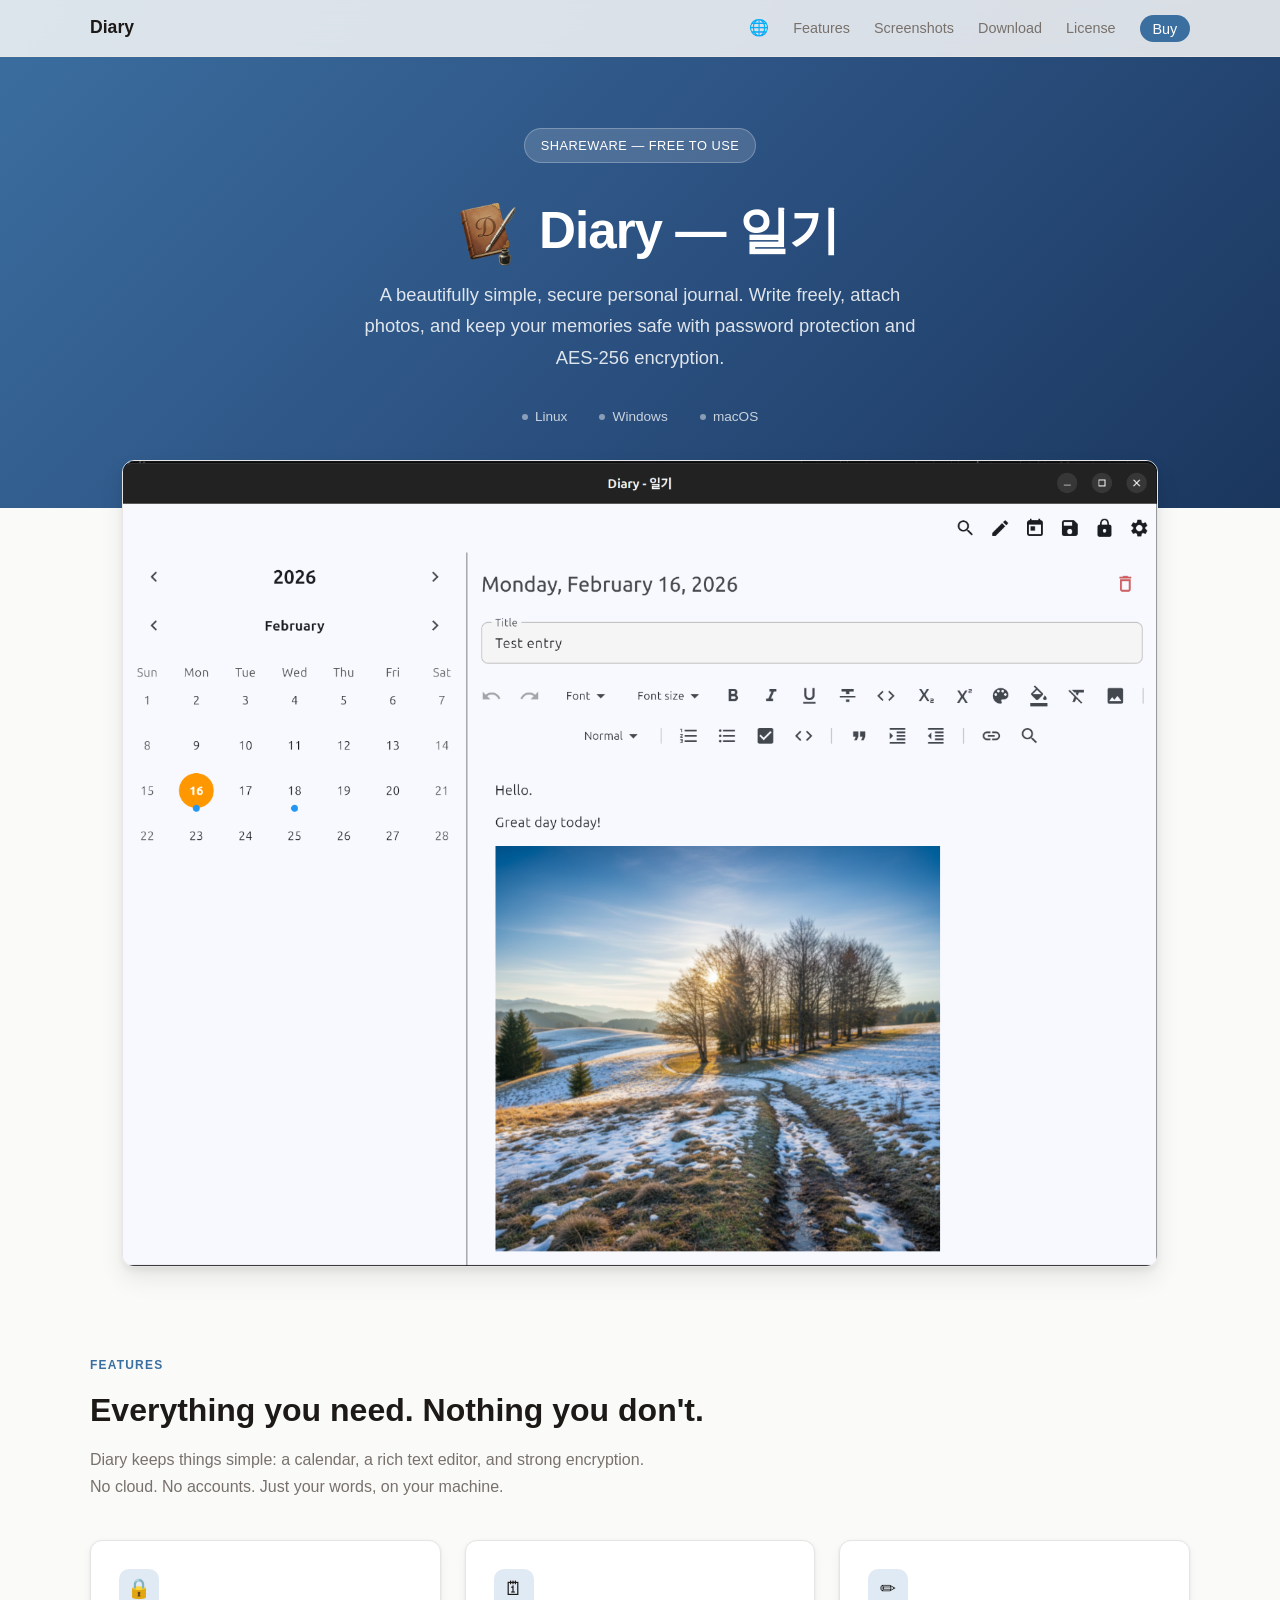
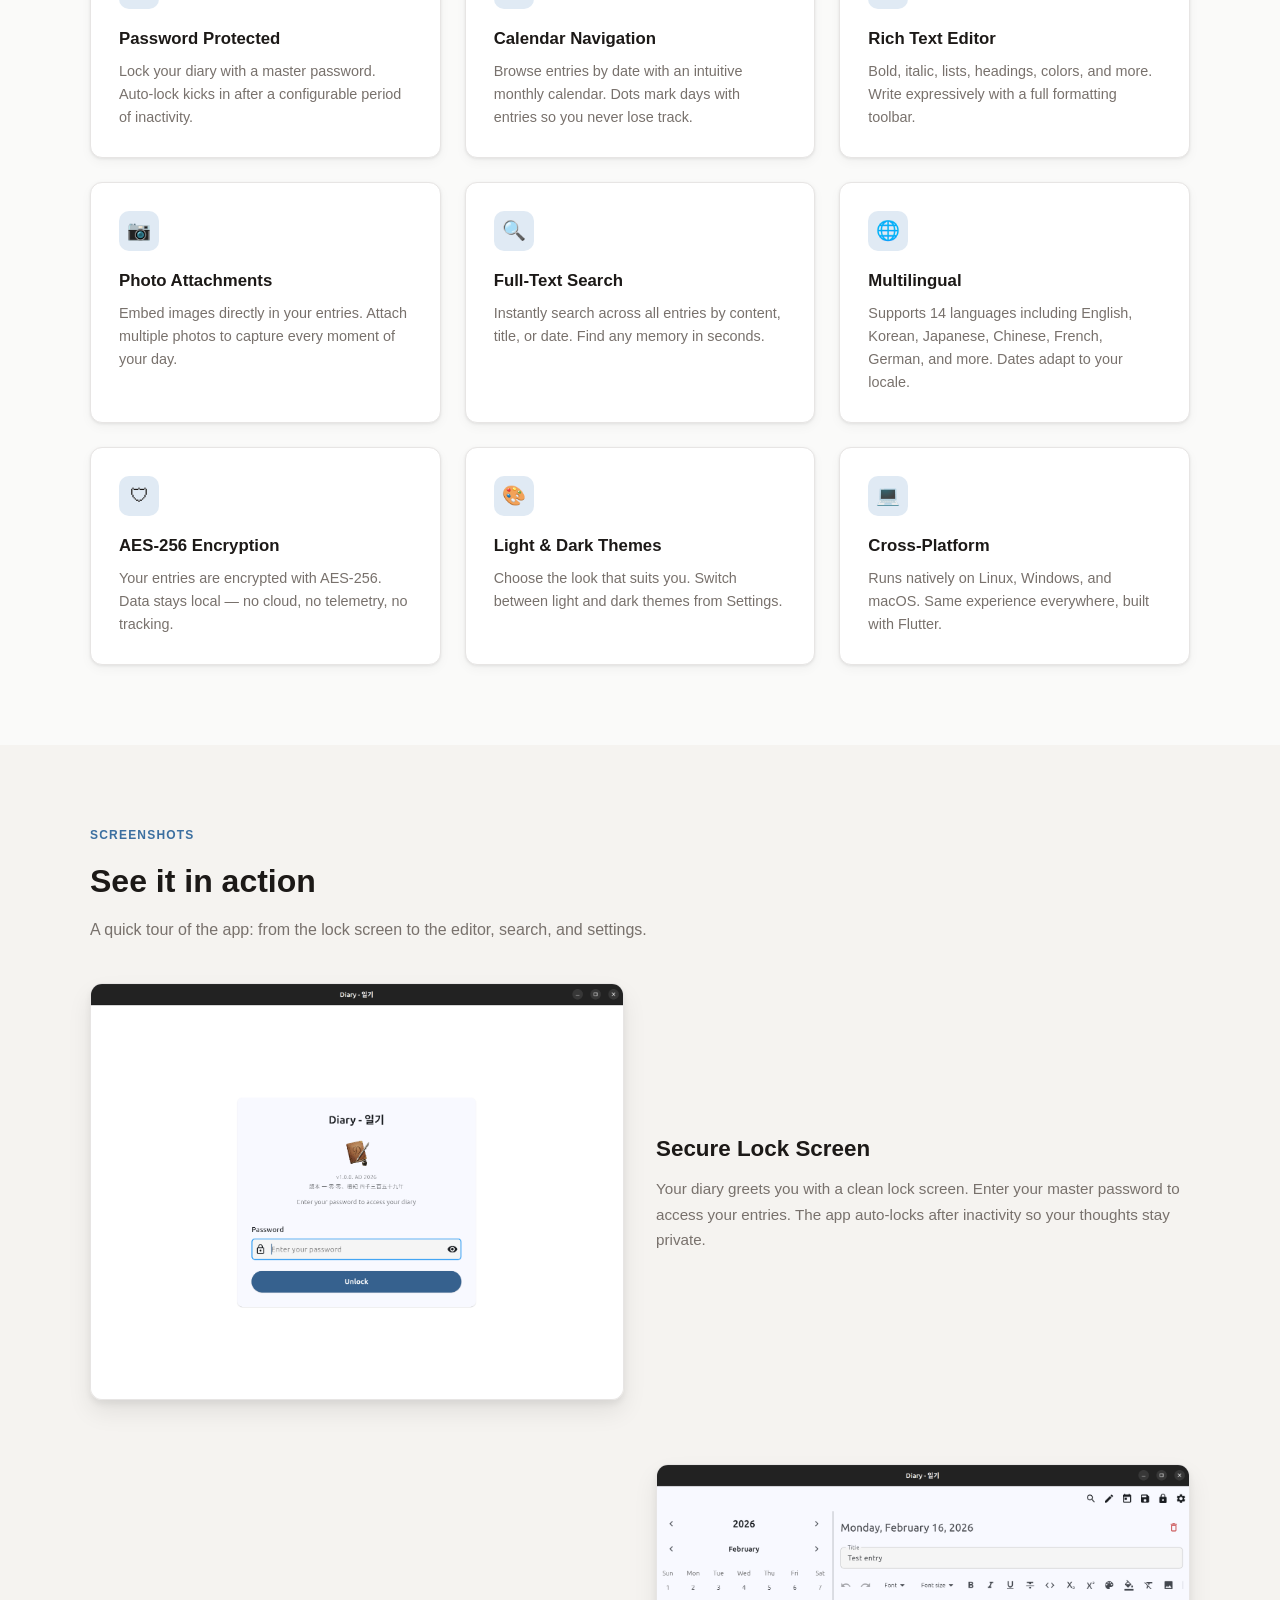
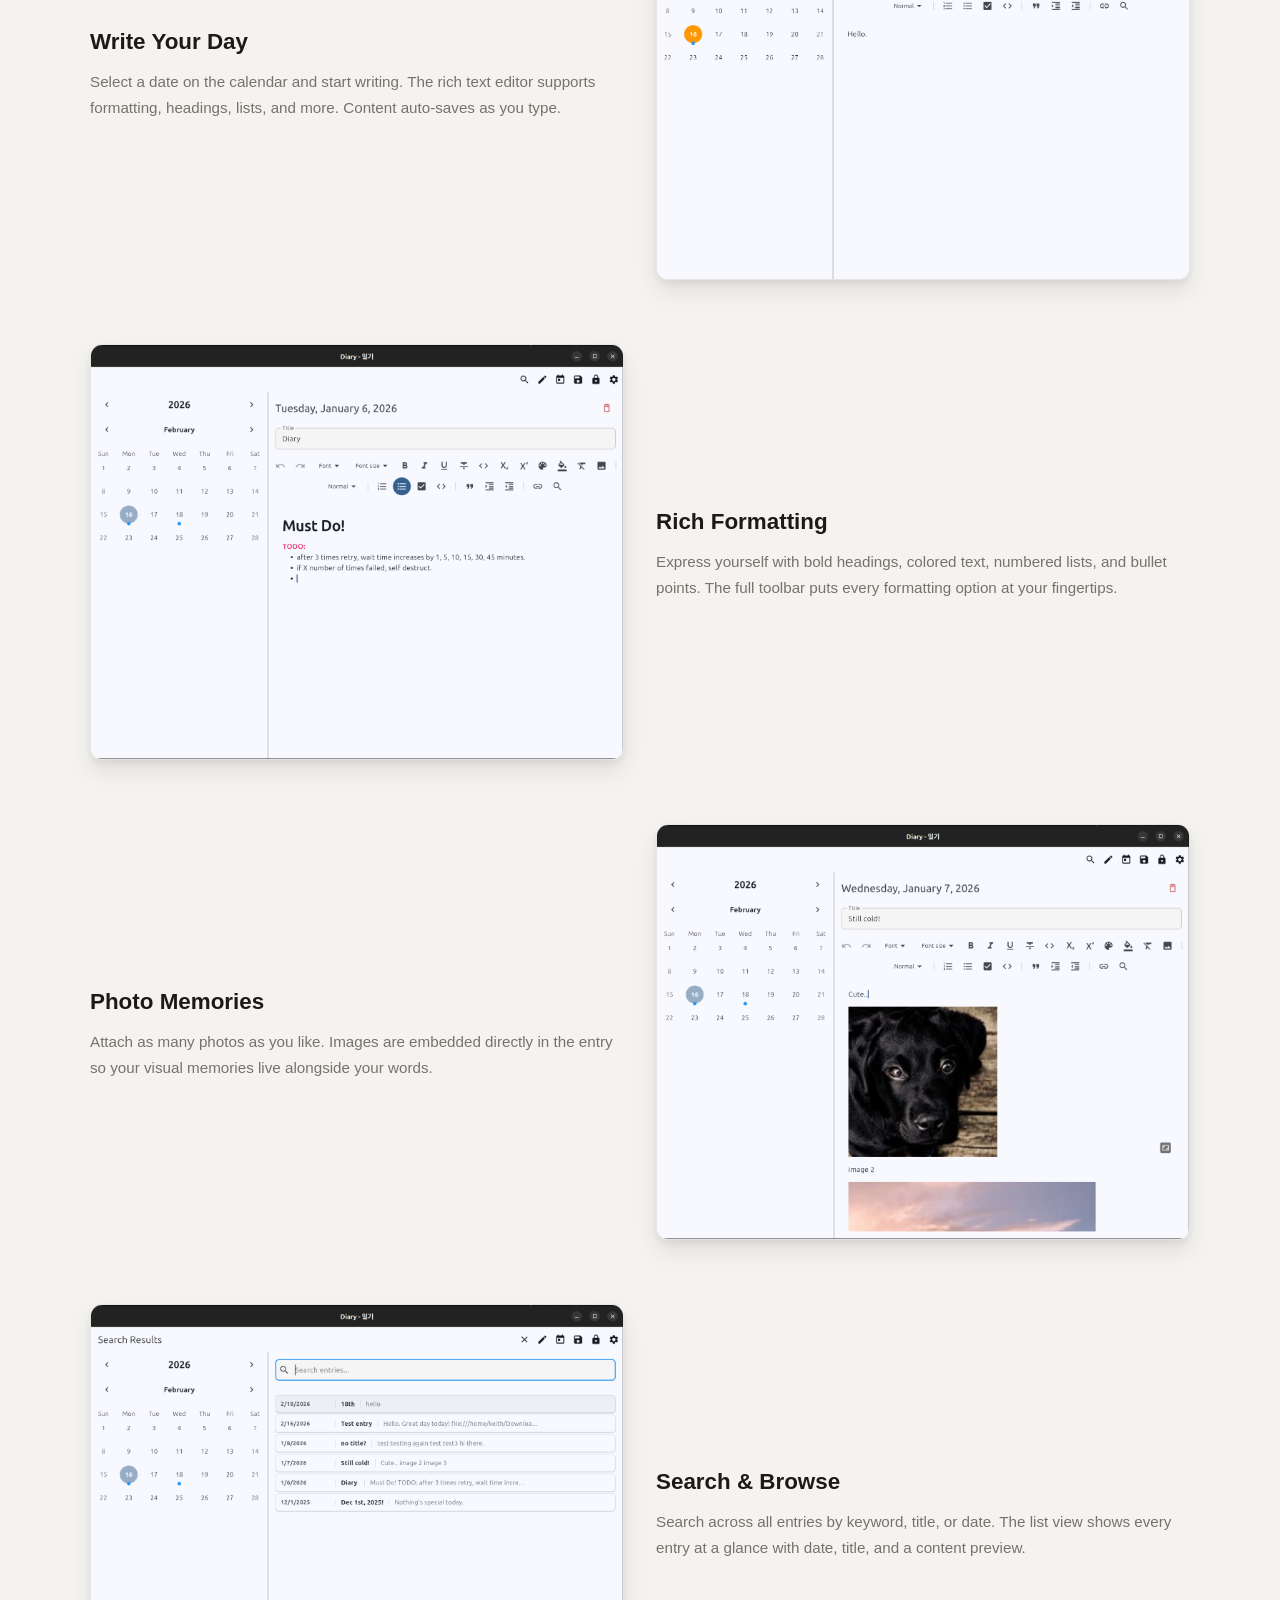
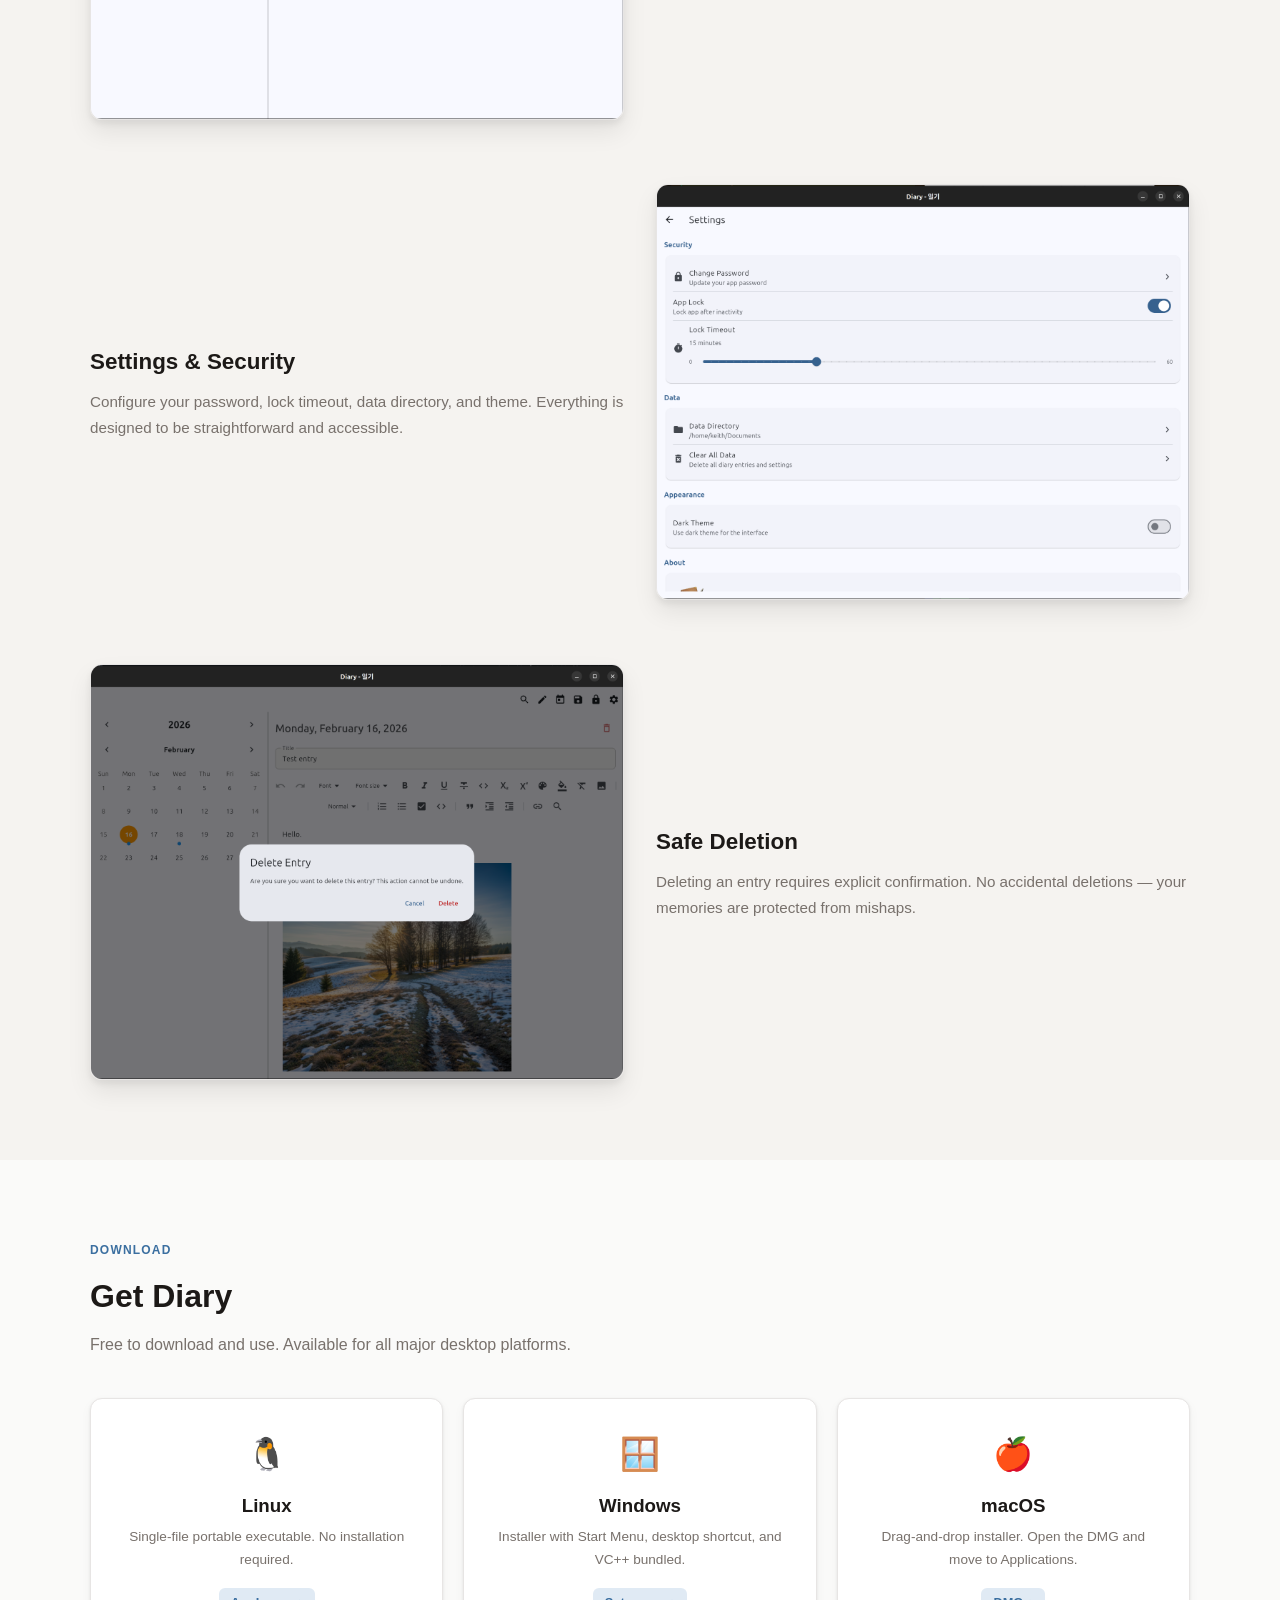
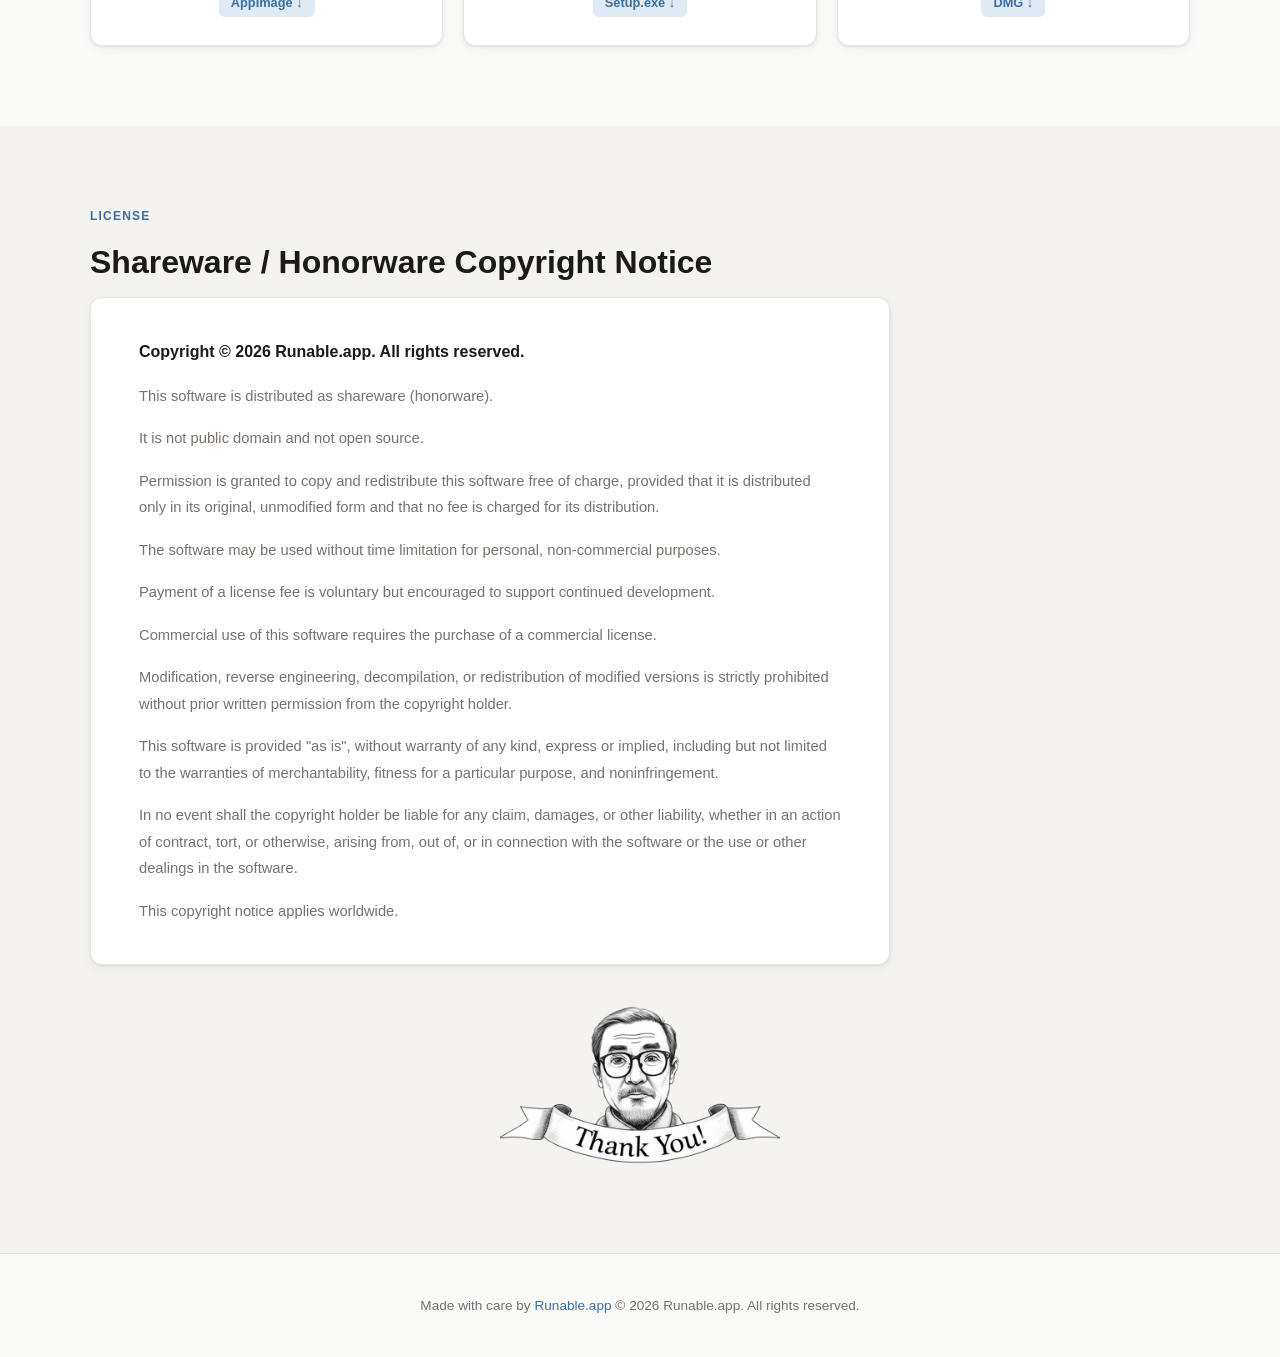
==== commit 484df396: "Enhance index.html with language selector, update Google Analytics integration, and improve styling " ====
--- a/docs/index.html
+++ b/docs/index.html
@@ -1,6 +1,15 @@
 <!DOCTYPE html>
 <html lang="en">
 <head>
+  <!-- Google tag (gtag.js) -->
+<script async src="https://www.googletagmanager.com/gtag/js?id=G-D95Y7T6LYM"></script>
+<script>
+  window.dataLayer = window.dataLayer || [];
+  function gtag(){dataLayer.push(arguments);}
+  gtag('js', new Date());
+
+  gtag('config', 'G-D95Y7T6LYM');
+</script>
   <meta charset="UTF-8">
   <meta name="viewport" content="width=device-width, initial-scale=1.0">
   <title>Diary - Your Personal Secure Journal</title>
@@ -8,13 +17,6 @@
   <link rel="stylesheet" href="style.css">
 <!-- Google tag (gtag.js) -->
 <script async src="https://www.googletagmanager.com/gtag/js?id=G-D95Y7T6LYM"></script>
-<script>
-  window.dataLayer = window.dataLayer || [];
-  function gtag(){dataLayer.push(arguments);}
-  gtag('js', new Date());
-
-  gtag('config', 'G-D95Y7T6LYM');
-</script>
 </head>
 <body>
 
@@ -22,14 +24,25 @@
 <nav>
   <div class="inner">
     <a href="#" class="brand">
-      <img src="i/about.png" alt="Diary icon">
       Diary
     </a>
     <ul>
+      <li class="language-menu">
+        <button type="button" class="language-button" aria-label="Change language" title="Change language" aria-expanded="false" aria-haspopup="true">
+          <span class="language-emoji" aria-hidden="true">🌐</span>
+        </button>
+        <div class="language-dropdown" role="menu" aria-label="Language selector">
+          <a href="ko.html" role="menuitem">한국어</a>
+          <a href="zh.html" role="menuitem">中文</a>
+          <a href="ja.html" role="menuitem">日本語</a>
+          <a href="index.html" role="menuitem">English</a>
+        </div>
+      </li>
       <li><a href="#features">Features</a></li>
       <li><a href="#screenshots">Screenshots</a></li>
       <li><a href="#download">Download</a></li>
       <li><a href="#license">License</a></li>
+      <li><a href="https://buy.polar.sh/polar_cl_9izz0dtlD6JkQ9uSL1QdoynWDu4lepYG2X2MA3uPFGn" class="buy-button">Buy</a></li>
     </ul>
   </div>
 </nav>
@@ -37,7 +50,10 @@
 <!-- Hero -->
 <section class="hero">
   <div class="badge">Shareware &mdash; Free to Use</div>
-  <h1>Diary &mdash; &#xC77C;&#xAE30;</h1>
+  <h1 class="hero-title">
+    <img src="i/diary.png" alt="Diary app icon">
+    <span>Diary &mdash; &#xC77C;&#xAE30;</span>
+  </h1>
   <p class="subtitle">
     A beautifully simple, secure personal journal. Write freely, attach photos,
     and keep your memories safe with password protection and AES-256 encryption.
@@ -238,13 +254,15 @@
     <p class="section-label">License</p>
     <h2 class="section-title">Shareware / Honorware Copyright Notice</h2>
     <div class="license-box">
-      <p>Copyright &copy; 2026 Runable.app. All rights reserved.</p>
-      <p>This software is distributed as shareware (honorware). It is not public domain and not open source.</p>
+      <p>Copyright &copy; 2026 <a href="https://runable.app">Runable.app</a>. All rights reserved.</p>
+      <p>This software is distributed as shareware (honorware).</p>
+      <p>It is not public domain and not open source.</p>
       <p>Permission is granted to copy and redistribute this software free of charge, provided that it is distributed only in its original, unmodified form and that no fee is charged for its distribution.</p>
-      <p>The software may be used without time limitation for personal, non-commercial purposes. Payment of a license fee is voluntary but encouraged to support continued development.</p>
+      <p>The software may be used without time limitation for personal, non-commercial purposes.</p>
+      <p>Payment of a license fee is voluntary but encouraged to support continued development.</p>
       <p>Commercial use of this software requires the purchase of a commercial license.</p>
       <p>Modification, reverse engineering, decompilation, or redistribution of modified versions is strictly prohibited without prior written permission from the copyright holder.</p>
-      <p>This software is provided &ldquo;as is&rdquo;, without warranty of any kind, express or implied, including but not limited to the warranties of merchantability, fitness for a particular purpose, and noninfringement.</p>
+      <p>This software is provided "as is", without warranty of any kind, express or implied, including but not limited to the warranties of merchantability, fitness for a particular purpose, and noninfringement.</p>
       <p>In no event shall the copyright holder be liable for any claim, damages, or other liability, whether in an action of contract, tort, or otherwise, arising from, out of, or in connection with the software or the use or other dealings in the software.</p>
       <p>This copyright notice applies worldwide.</p>
     </div>
@@ -257,7 +275,9 @@
 <!-- Footer -->
 <footer>
   <p>
-    Diary v1.0.0 &mdash; Made with care by <a href="https://runable.app">Runable.app</a>
+    Made with care by <a href="https://runable.app" style="text-decoration: none;">Runable.app</a>
+    
+    &copy; 2026 Runable.app. All rights reserved.
   </p>
 </footer>
 
--- a/docs/style.css
+++ b/docs/style.css
@@ -45,6 +45,68 @@
 nav ul { list-style: none; display: flex; gap: 1.5rem; }
 nav a { color: var(--muted); text-decoration: none; font-size: .9rem; transition: color .2s; }
 nav a:hover { color: var(--fg); }
+nav a.buy-button {
+  color: #fff;
+  background: var(--accent);
+  padding: .35rem .8rem;
+  border-radius: 999px;
+  line-height: 1;
+}
+nav a.buy-button:hover {
+  color: #fff;
+  filter: brightness(1.05);
+}
+.language-menu {
+  position: relative;
+}
+button.language-button {
+  border: none;
+  background: transparent;
+  padding: 0;
+  cursor: pointer;
+  display: inline-flex;
+  align-items: center;
+  justify-content: center;
+}
+.language-emoji {
+  font-size: 1rem;
+  line-height: 1;
+}
+.language-dropdown {
+  position: absolute;
+  top: calc(100% + .6rem);
+  right: 0;
+  min-width: 140px;
+  background: #fff;
+  border: 1px solid var(--card-border);
+  border-radius: 10px;
+  box-shadow: var(--shadow-lg);
+  padding: .4rem;
+  opacity: 0;
+  visibility: hidden;
+  transform: translateY(-4px);
+  pointer-events: none;
+  transition: opacity .15s ease, transform .15s ease, visibility .15s ease;
+  z-index: 200;
+}
+.language-menu.open .language-dropdown {
+  opacity: 1;
+  visibility: visible;
+  transform: translateY(0);
+  pointer-events: auto;
+}
+.language-dropdown a {
+  display: block;
+  padding: .35rem .55rem;
+  border-radius: 8px;
+  color: var(--fg);
+  text-decoration: none;
+  font-size: .9rem;
+}
+.language-dropdown a:hover {
+  background: var(--accent-light);
+  color: var(--fg);
+}
 
 /* ---- HERO ---- */
 .hero {
@@ -56,6 +118,17 @@
 .hero h1 {
   font-size: 3.2rem; font-weight: 800; letter-spacing: -.02em;
   margin-bottom: .25rem;
+}
+.hero-title {
+  display: flex;
+  align-items: center;
+  justify-content: center;
+  gap: .6rem;
+}
+.hero-title img {
+  width: 88px;
+  height: 88px;
+  border-radius: 10px;
 }
 .hero .subtitle {
   font-size: 1.15rem; opacity: .85; margin-bottom: 2rem;
@@ -204,6 +277,10 @@
   color: var(--fg); font-weight: 600; font-size: 1rem;
 }
 .license-box p:last-child { margin-bottom: 0; }
+.license-box a {
+  color: inherit;
+  text-decoration: none;
+}
 
 /* ---- FOOTER ---- */
 footer {
@@ -218,6 +295,7 @@
 /* ---- RESPONSIVE ---- */
 @media (max-width: 768px) {
   .hero h1 { font-size: 2.2rem; }
+  .hero-title img { width: 68px; height: 68px; }
   .screenshot-row { grid-template-columns: 1fr; }
   .screenshot-row.reverse { direction: ltr; }
   nav ul { display: none; }
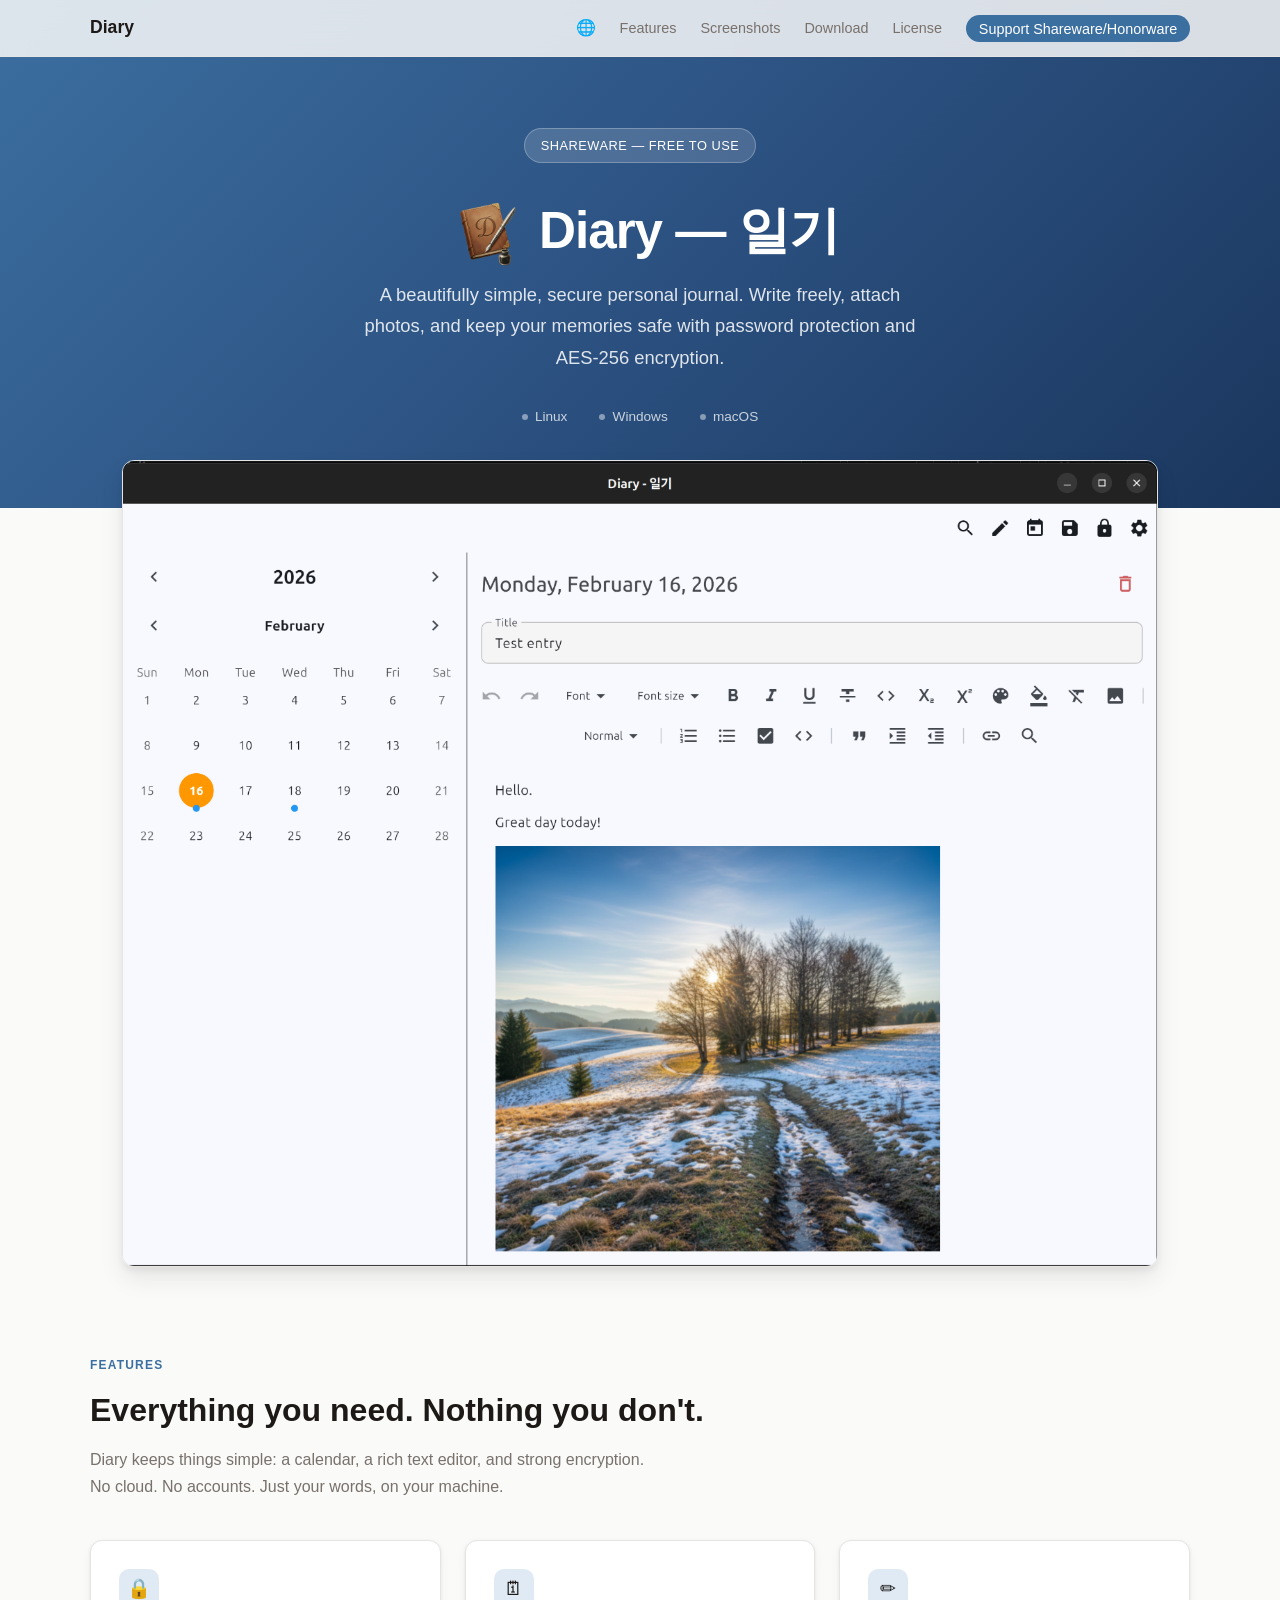
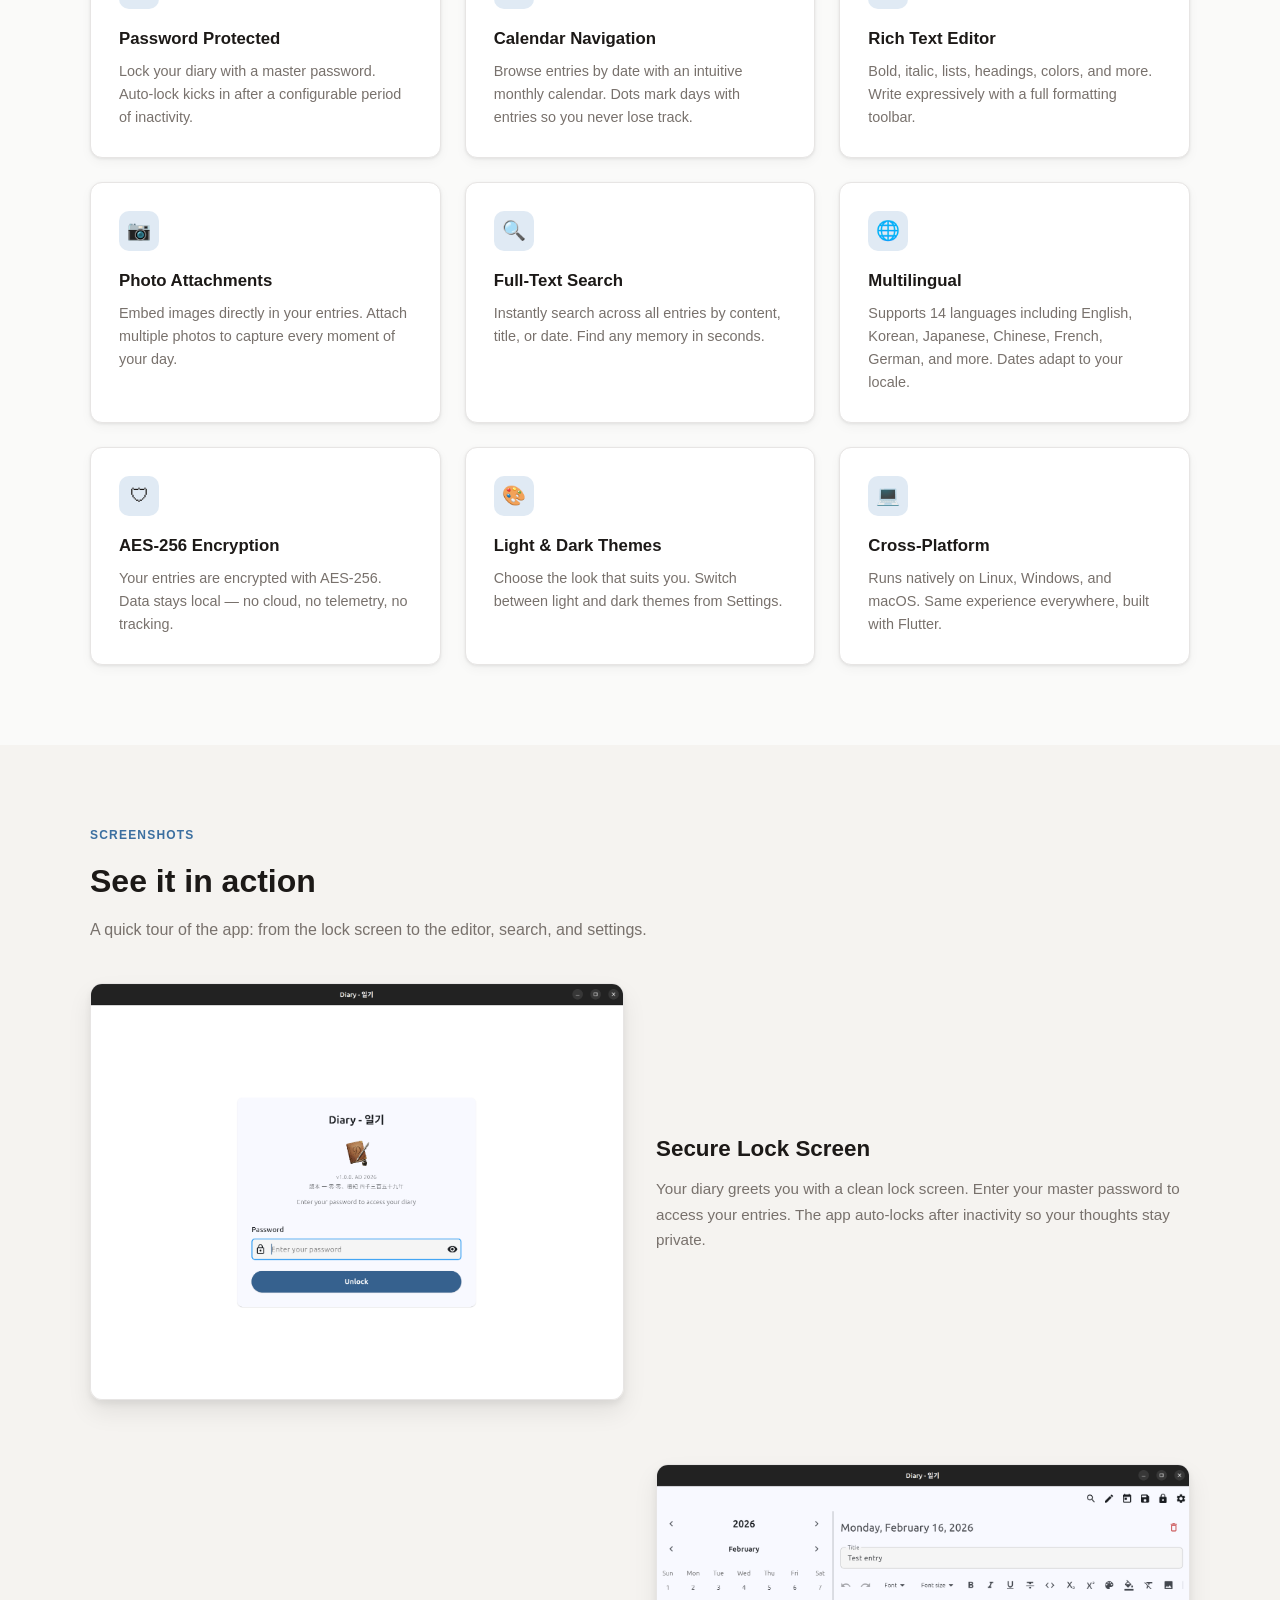
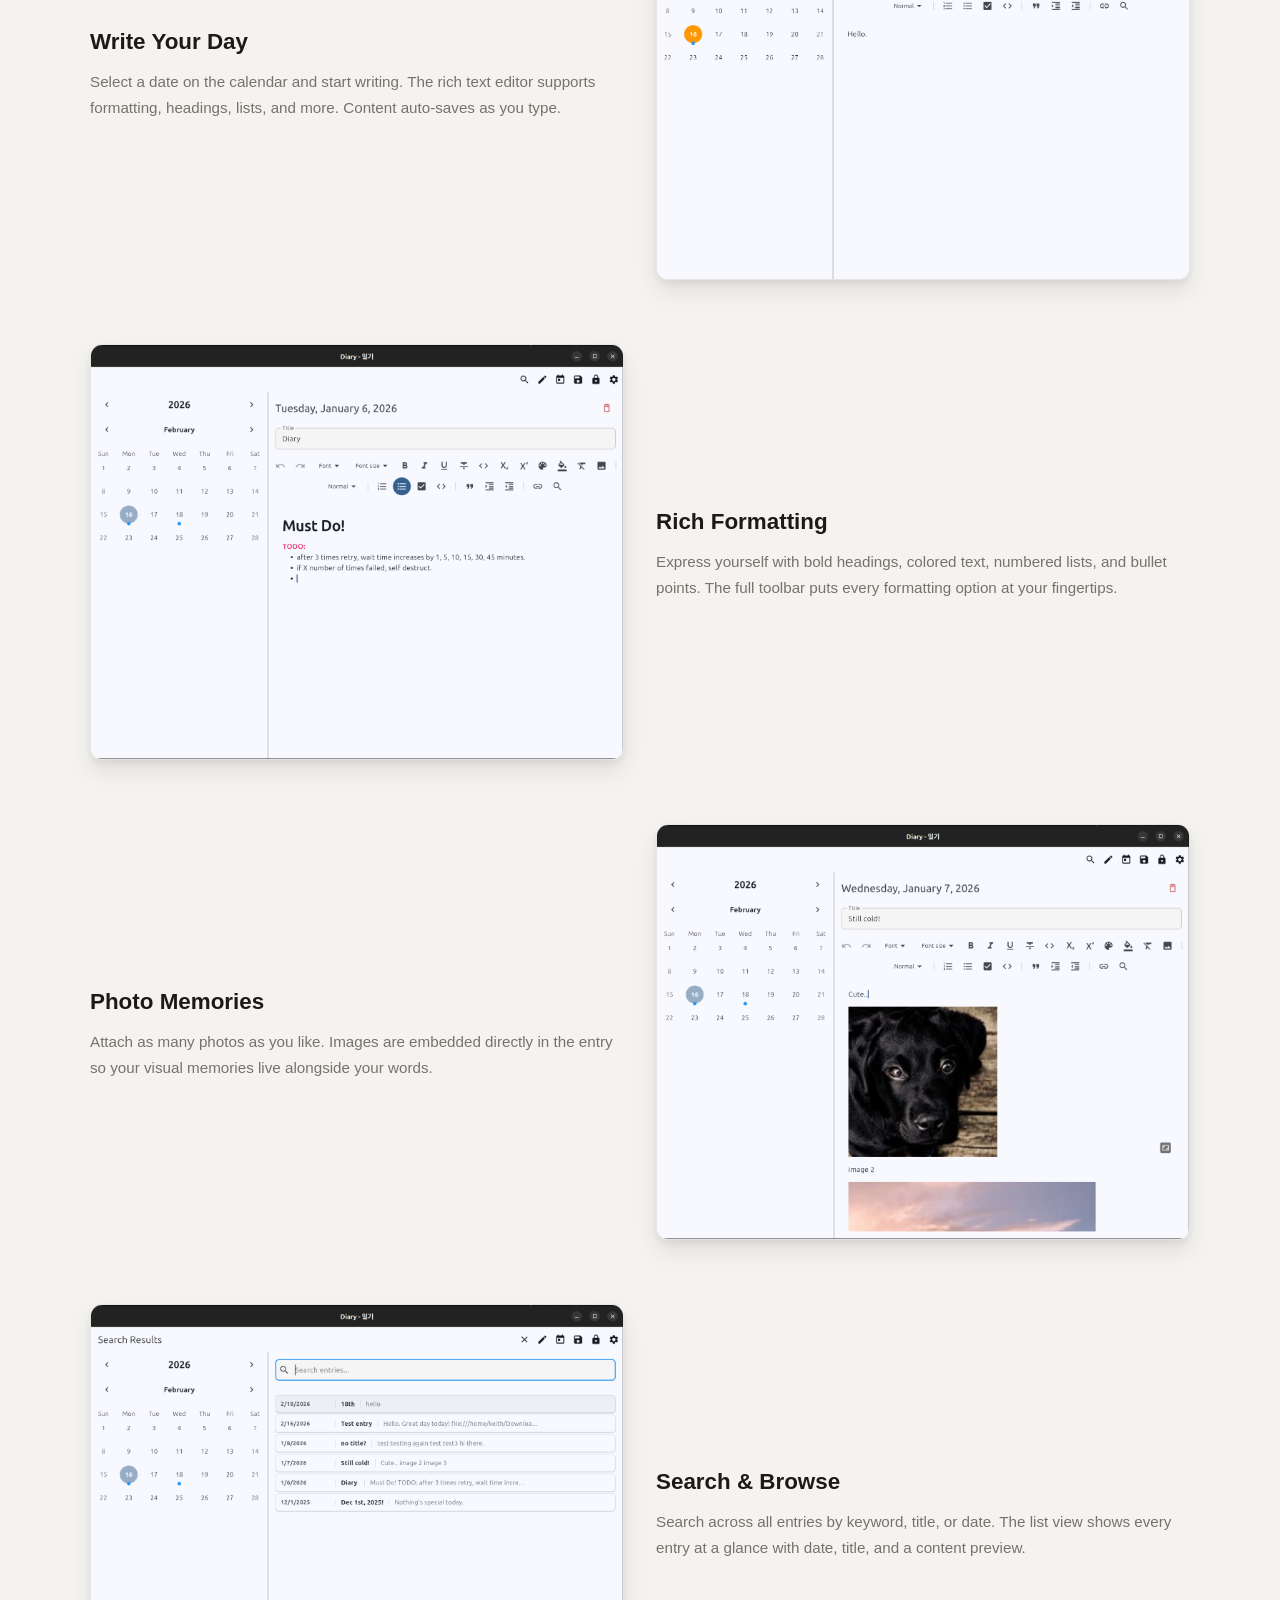
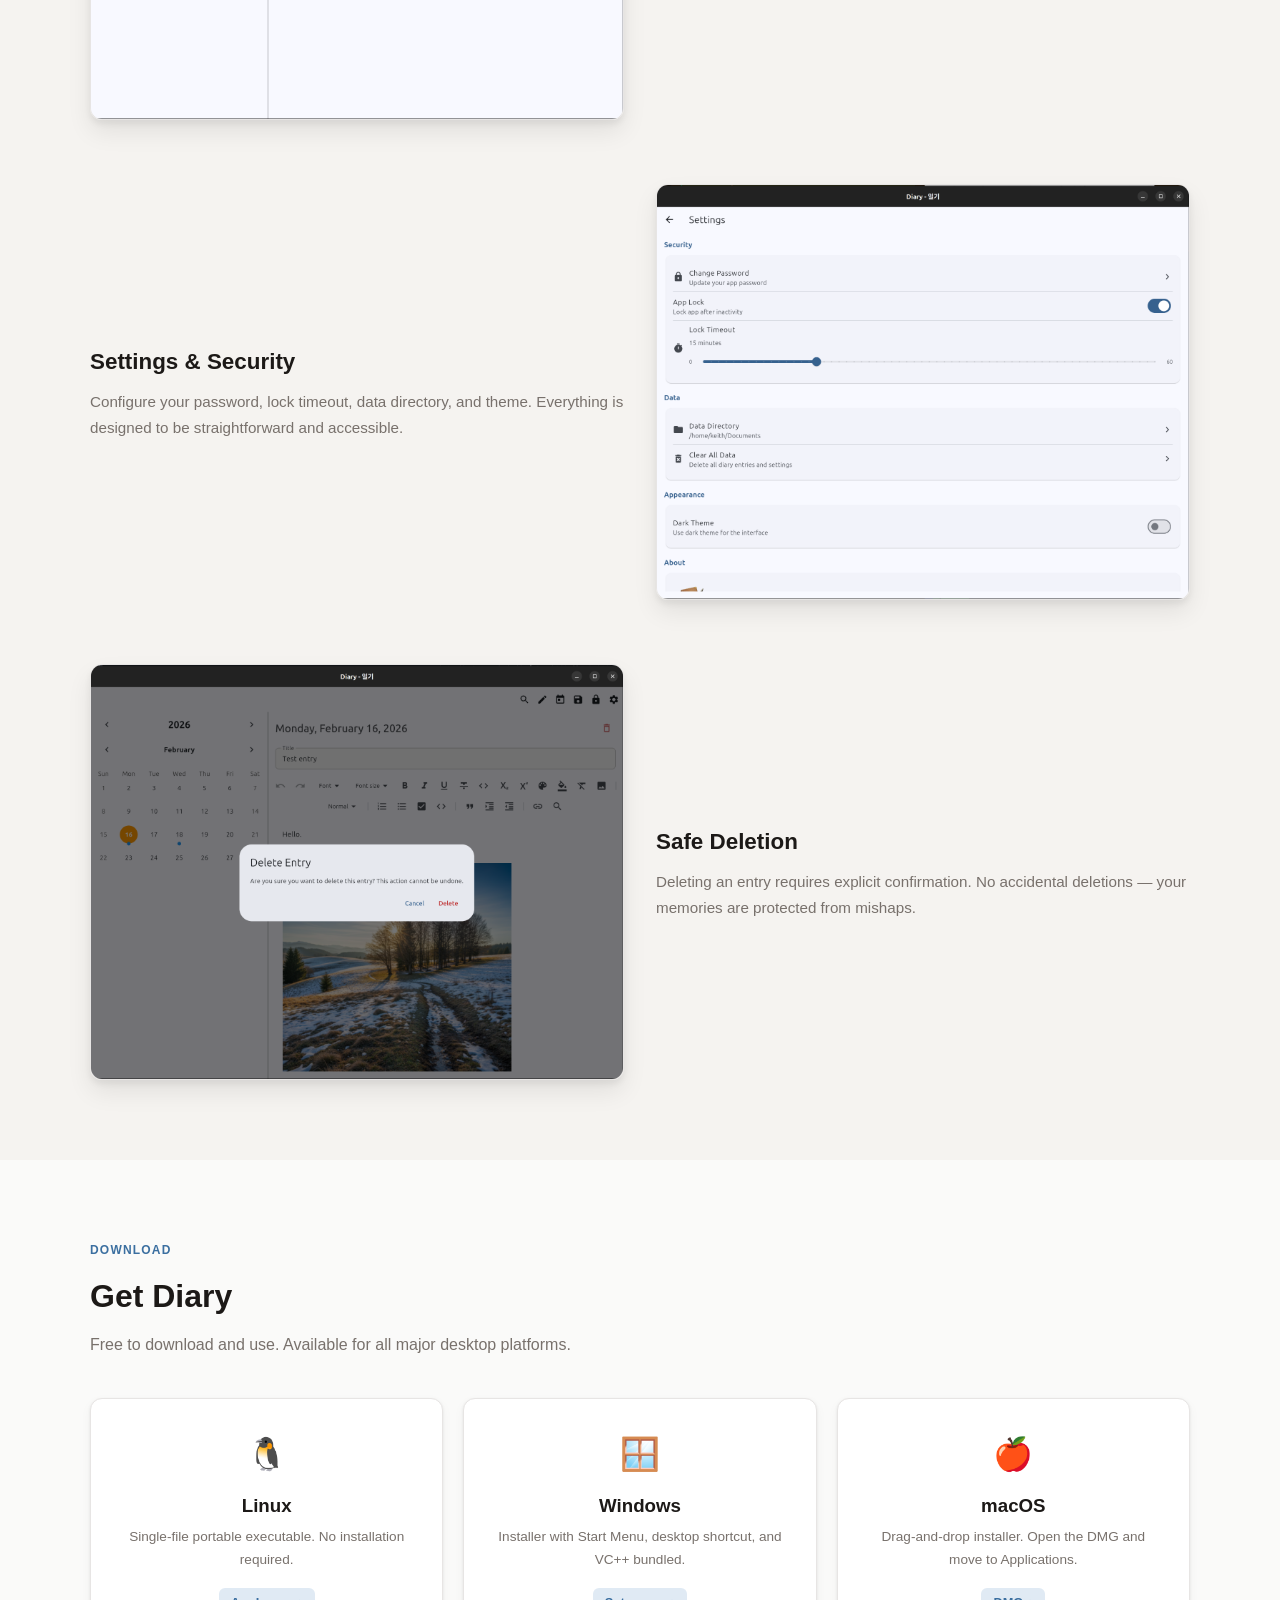
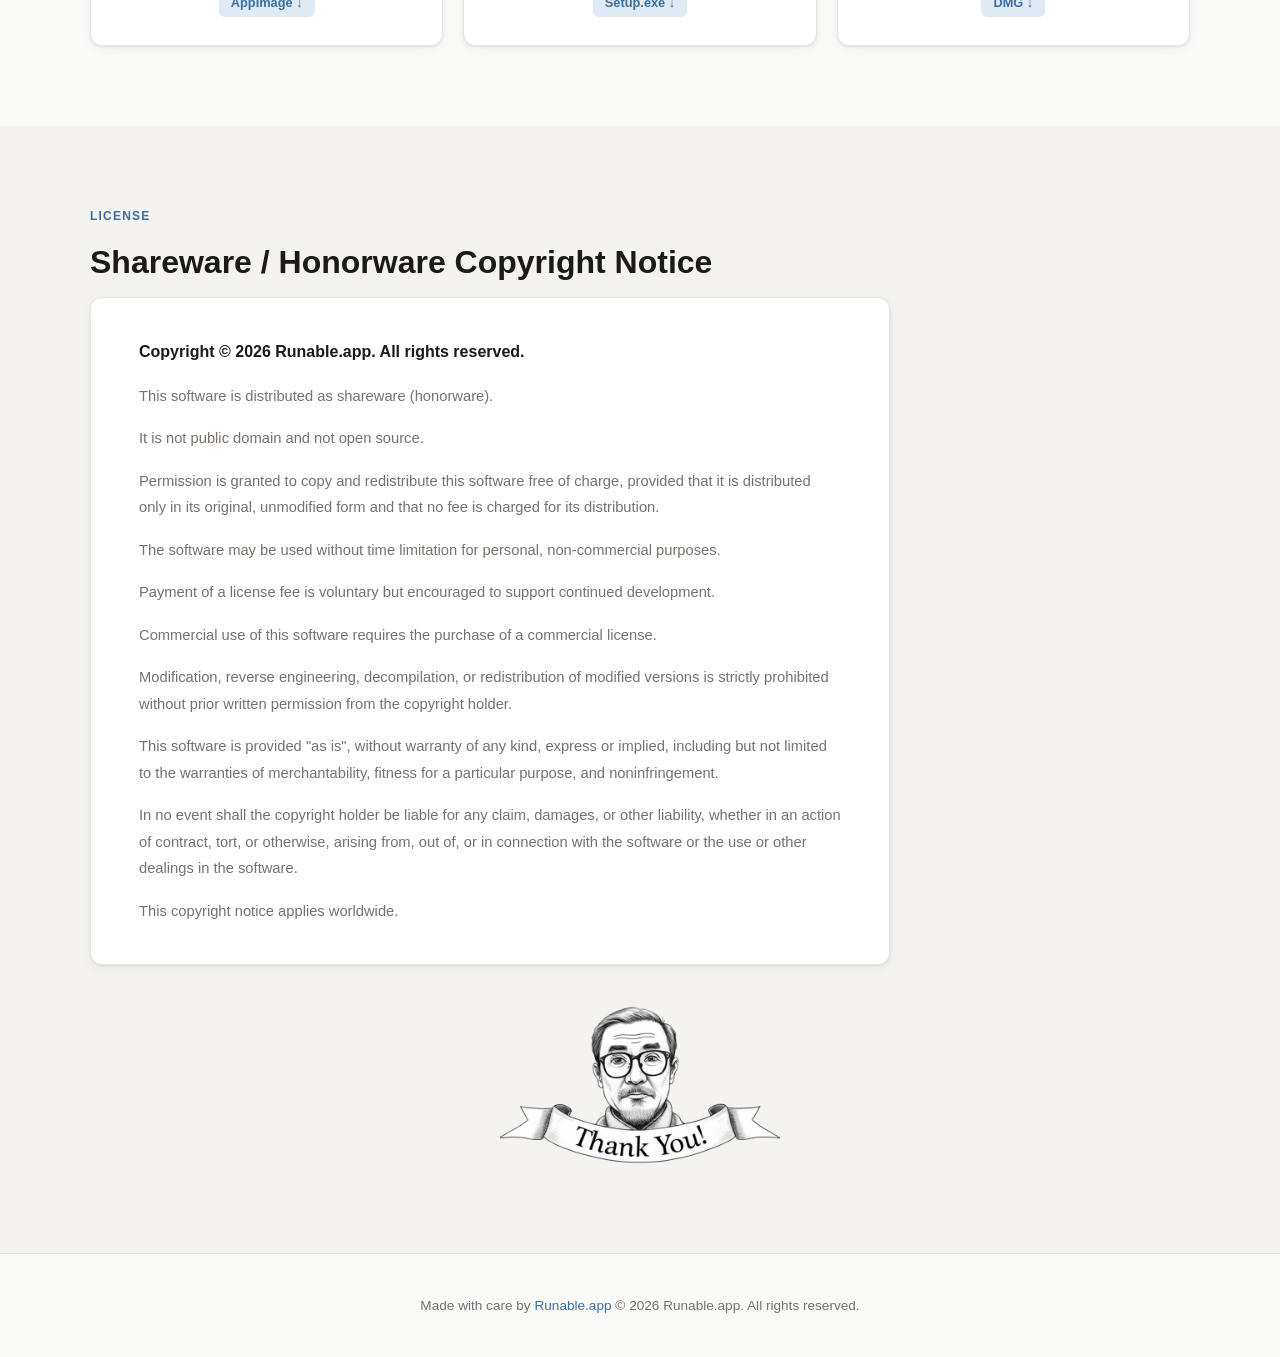
==== commit d7976eb7: "Update purchase links in multiple language documentation to reflect support for shareware/honorware" ====
--- a/docs/index.html
+++ b/docs/index.html
@@ -42,7 +42,7 @@
       <li><a href="#screenshots">Screenshots</a></li>
       <li><a href="#download">Download</a></li>
       <li><a href="#license">License</a></li>
-      <li><a href="https://buy.polar.sh/polar_cl_9izz0dtlD6JkQ9uSL1QdoynWDu4lepYG2X2MA3uPFGn" class="buy-button">Buy</a></li>
+      <li><a href="https://buy.polar.sh/polar_cl_9izz0dtlD6JkQ9uSL1QdoynWDu4lepYG2X2MA3uPFGn" class="buy-button">Support Shareware/Honorware</a></li>
     </ul>
   </div>
 </nav>
